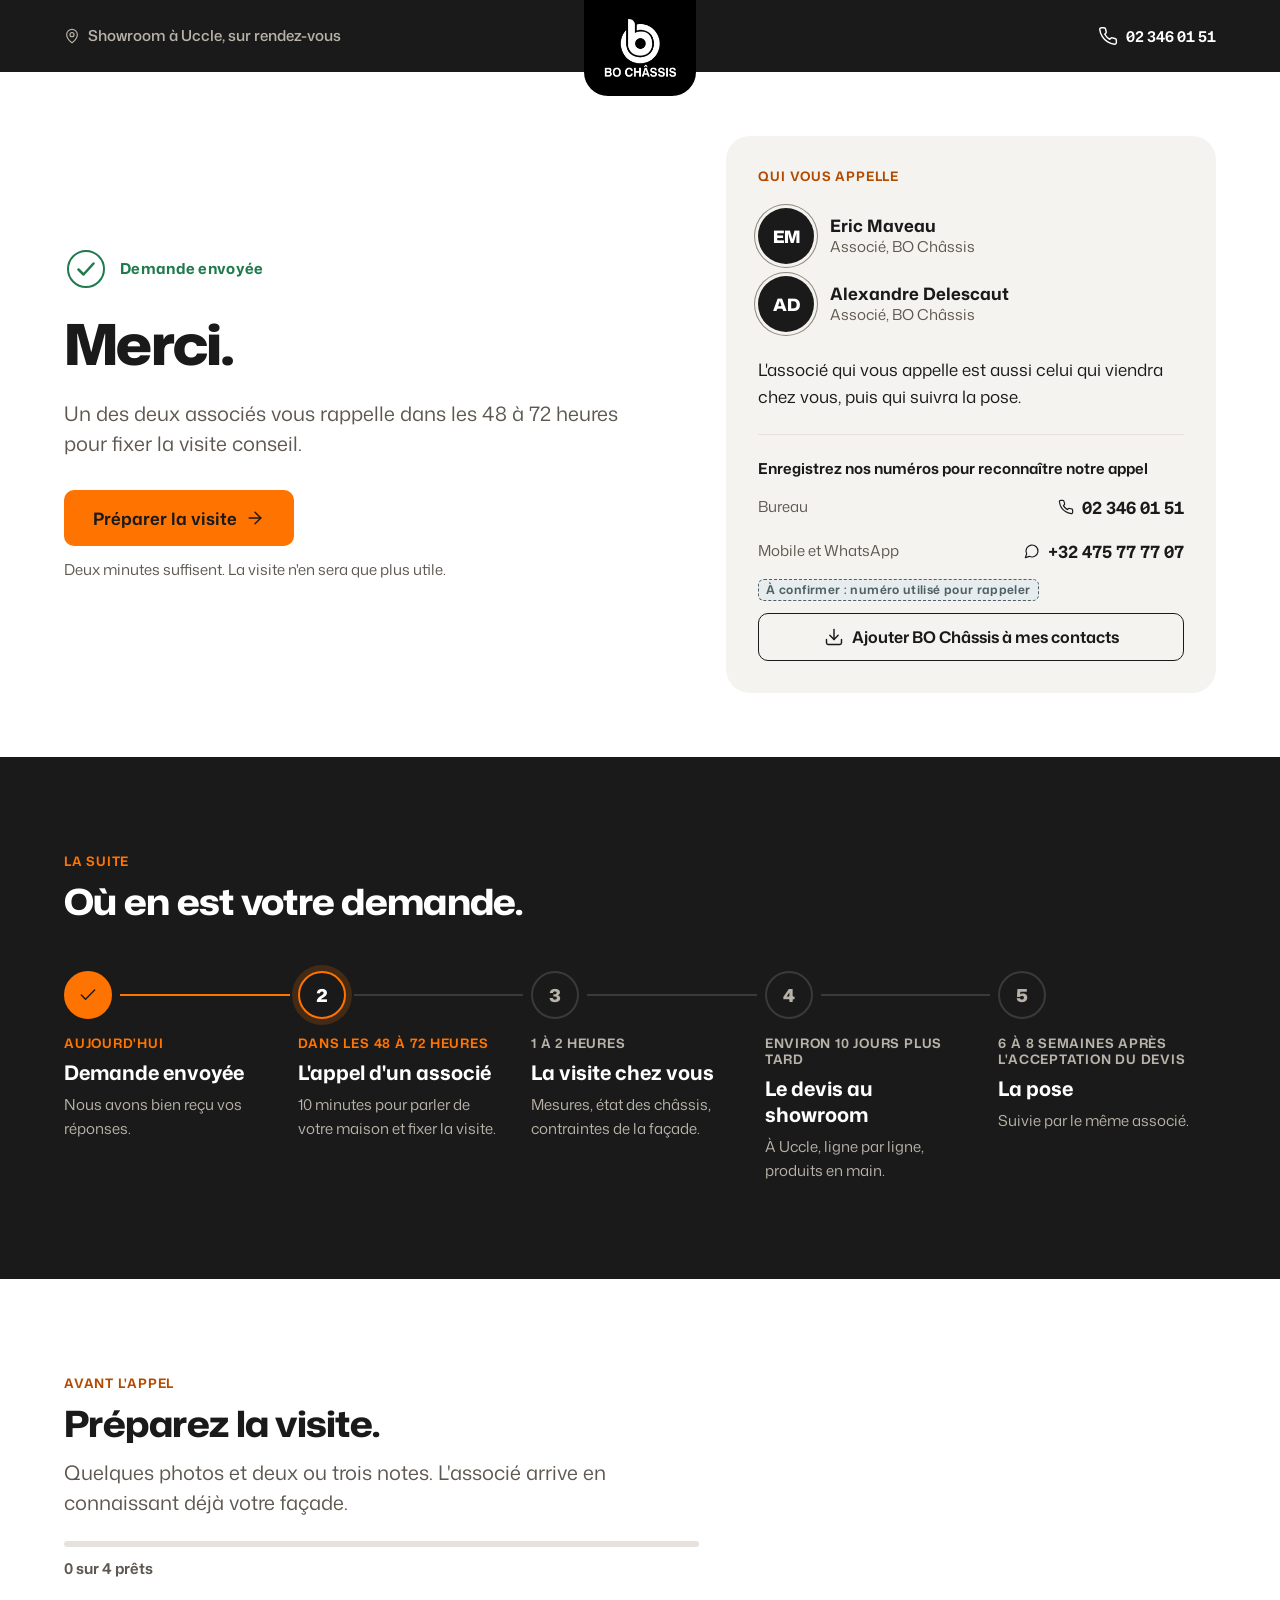
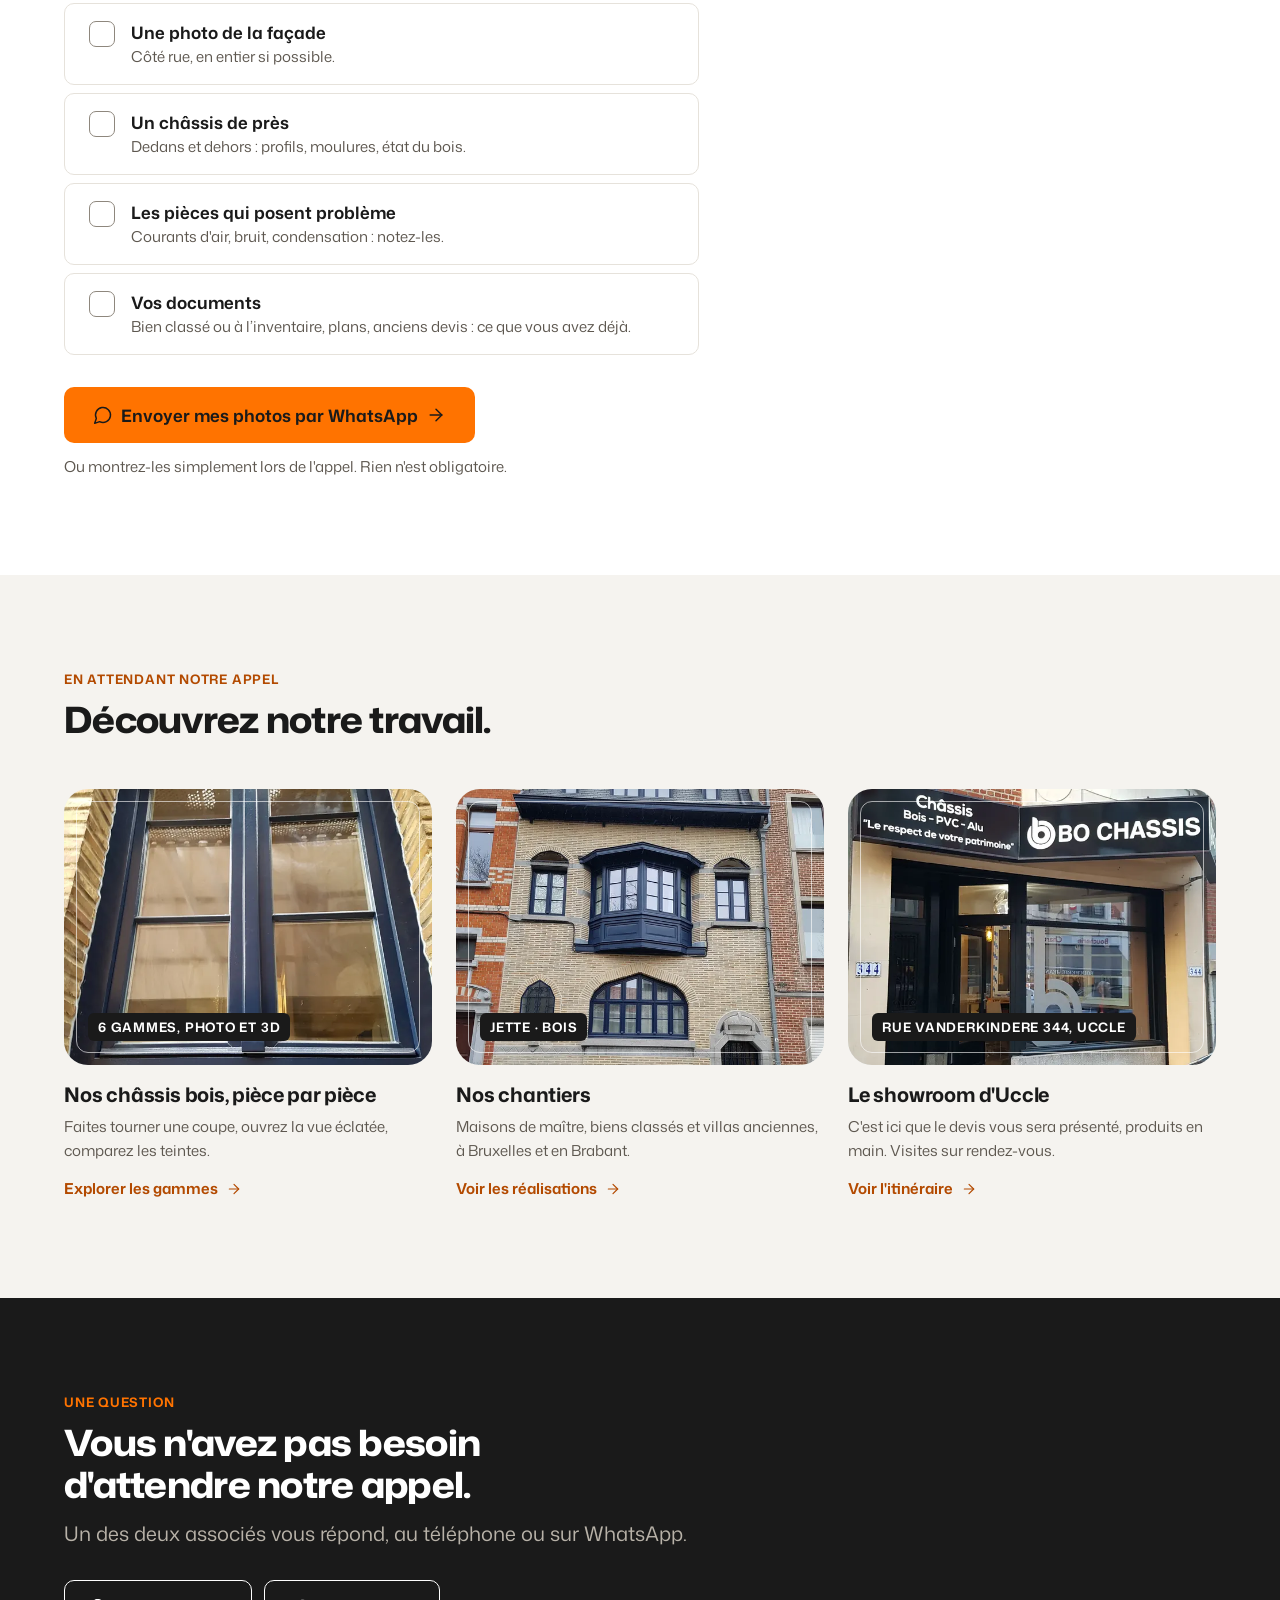
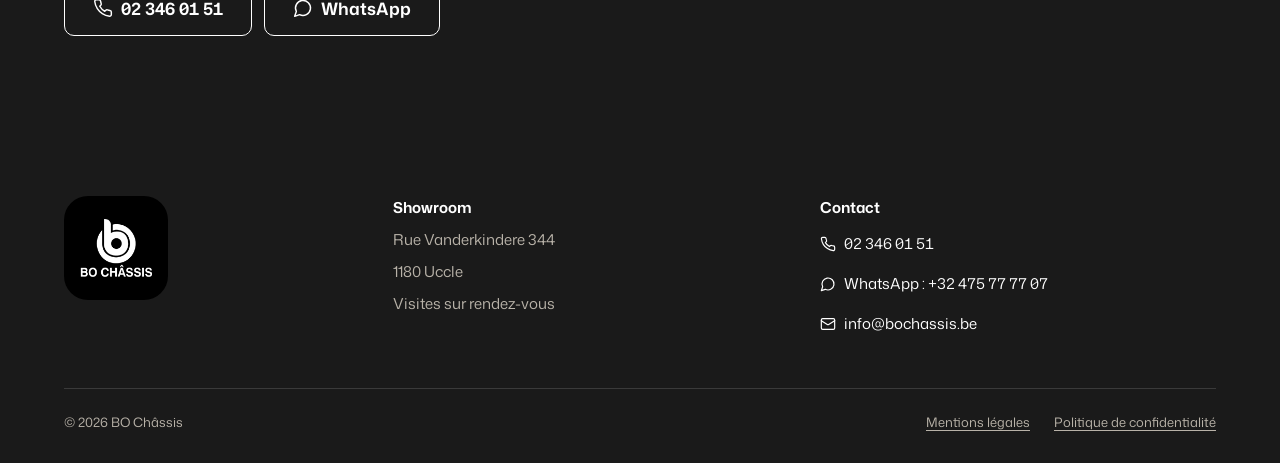
==== merci/index.html @ 50eaf1f2 "Site visit.bochassis.be : pages d'arrivée BO Châssis Pages statiques construites depuis les maquette" ====
<!doctype html>
<html lang="fr-BE">
<head>
<meta charset="utf-8">
<meta name="viewport" content="width=device-width, initial-scale=1">
<title>Merci, votre demande est envoyée | BO Châssis</title>
<meta name="description" content="Votre demande de visite conseil est envoyée. Un des deux associés de BO Châssis vous rappelle pour fixer la visite.">
<meta name="robots" content="noindex, nofollow">
<link rel="canonical" href="https://visit.bochassis.be/merci/">
<meta name="theme-color" content="#1a1a1a">
<meta name="format-detection" content="telephone=no">
<link rel="icon" href="/favicon.png" type="image/png">
<link rel="apple-touch-icon" href="/apple-touch-icon.png">
<link rel="manifest" href="/site.webmanifest">
<meta property="og:type" content="website">
<meta property="og:site_name" content="BO Châssis">
<meta property="og:locale" content="fr_BE">
<meta property="og:title" content="Merci, votre demande est envoyée | BO Châssis">
<meta property="og:description" content="Votre demande de visite conseil est envoyée. Un des deux associés de BO Châssis vous rappelle pour fixer la visite.">
<meta property="og:url" content="https://visit.bochassis.be/merci/">
<meta property="og:image" content="https://visit.bochassis.be/assets/og/chassis-bois.jpg">
<meta property="og:image:type" content="image/jpeg">
<meta property="og:image:width" content="1200">
<meta property="og:image:height" content="630">
<meta property="og:image:alt" content="Façade de maison de maître en briques claires avec ses châssis bois bleu nuit, Jette">
<meta name="twitter:card" content="summary_large_image">
<meta name="twitter:title" content="Merci, votre demande est envoyée | BO Châssis">
<meta name="twitter:description" content="Votre demande de visite conseil est envoyée. Un des deux associés de BO Châssis vous rappelle pour fixer la visite.">
<meta name="twitter:image" content="https://visit.bochassis.be/assets/og/chassis-bois.jpg">
<meta name="twitter:image:alt" content="Façade de maison de maître en briques claires avec ses châssis bois bleu nuit, Jette">
<link rel="preload" href="/assets/fonts/mona-sans-latin.woff2" as="font" type="font/woff2" crossorigin>
<link rel="stylesheet" href="/assets/css/landing.71519cfd19.css">
<script>window.dataLayer=window.dataLayer||[];function gtag(){dataLayer.push(arguments)}gtag('consent','default',{ad_storage:'denied',analytics_storage:'denied',ad_user_data:'denied',ad_personalization:'denied',wait_for_update:500});gtag('set','ads_data_redaction',true);try{var s=JSON.parse(localStorage.getItem('bo_consent')||'null');if(s&&(s.v==='granted'||s.v==='denied')&&Date.now()-s.t<182*864e5){gtag('consent','update',{ad_storage:s.v,analytics_storage:s.v,ad_user_data:s.v,ad_personalization:s.v});window.boConsent=s.v}}catch(e){}</script>
<script>window.BO_CONFIG={"hub":{"origin":"https://app.buildozer.be","siteKey":"site_a008c4fa04e5d09565803c54","formId":"edf987e0-b80b-4dcb-b24f-46a7d6ad303c","cmp":"buildozer-consent"},"gtmId":"GTM-NMVKG7NL","turnstile":"0x4AAAAAAFNXNtDgbqNBKeqH"};</script>
<script async src="https://app.buildozer.be/api/public/kit.js" data-site-key="site_a008c4fa04e5d09565803c54" data-cmp="buildozer-consent"></script>
<script>(function(w,d,s,l,i){w[l]=w[l]||[];w[l].push({'gtm.start':new Date().getTime(),event:'gtm.js'});var f=d.getElementsByTagName(s)[0],j=d.createElement(s),dl=l!='dataLayer'?'&l='+l:'';j.async=true;j.src='https://www.googletagmanager.com/gtm.js?id='+i+dl;f.parentNode.insertBefore(j,f);})(window,document,'script','dataLayer','GTM-NMVKG7NL');</script>
<script type="module" src="/assets/js/merci.0f56f954d8.js"></script>
</head>
<body>
<noscript><iframe src="https://www.googletagmanager.com/ns.html?id=GTM-NMVKG7NL" height="0" width="0" style="display:none;visibility:hidden"></iframe></noscript>
<div id="app"><div class="lp" style="width:100%;min-height:100vh;font-family:'Mona Sans', 'Helvetica Neue', Arial, sans-serif;color:#1a1a1a;background:#ffffff;"><header class="hd"><div class="wrap hd__inner"><p class="hd__note" style="margin:0;"><svg class="ic ic--sm" viewBox="0 0 24 24" aria-hidden="true"><path d="M20 10c0 4.993-5.539 10.193-7.399 11.799a1 1 0 0 1-1.202 0C9.539 20.193 4 14.993 4 10a8 8 0 0 1 16 0"></path><circle cx="12" cy="10" r="3"></circle></svg><span>Showroom à Uccle, sur rendez-vous</span></p><a class="logo-tab" href="/chassis-bois/" aria-label="BO Châssis, retour à la page"><img src="/assets/img/0a56fe7369133a8e666bd60ec28c0fcc.webp" alt="BO Châssis" width="139" height="111" decoding="async"/></a><div class="hd__end"><a class="hd__tel" href="tel:+3223460151" aria-label="Appeler un associé au 02 346 01 51"><svg class="ic ic-ring" viewBox="0 0 24 24" aria-hidden="true"><path d="M22 16.92v3a2 2 0 0 1-2.18 2 19.79 19.79 0 0 1-8.63-3.07 19.5 19.5 0 0 1-6-6 19.79 19.79 0 0 1-3.07-8.67A2 2 0 0 1 4.11 2h3a2 2 0 0 1 2 1.72 12.84 12.84 0 0 0 .7 2.81 2 2 0 0 1-.45 2.11L8.09 9.91a16 16 0 0 0 6 6l1.27-1.27a2 2 0 0 1 2.11-.45 12.84 12.84 0 0 0 2.81.7A2 2 0 0 1 22 16.92z"></path></svg><span class="hd__tel-label">02 346 01 51</span></a></div></div></header><main><section class="ty-hero" aria-labelledby="ty-title"><div class="wrap ty-hero__grid"><div class="ty-hero__copy"><p class="ty-ok" role="status"><svg viewBox="0 0 44 44" aria-hidden="true"><circle class="ty-ok__ring" cx="22" cy="22" r="18"></circle><path class="ty-ok__check" d="M14.5 22.5l5 5 10-11"></path></svg><span>Demande envoyée</span></p><h1 class="display-xl" id="ty-title"><span class="sc-interp">Merci.</span></h1><p class="lead"><span class="sc-interp">Un des deux associés vous rappelle dans les 48 à 72 heures pour fixer la visite conseil.</span></p><div class="ty-hero__actions"><a class="btn btn--primary btn--lg" href="#preparer"><span>Préparer la visite</span><svg class="ic ic-arrow" viewBox="0 0 24 24" aria-hidden="true"><path d="M5 12h14"></path><path d="m12 5 7 7-7 7"></path></svg></a><p class="body-s">Deux minutes suffisent. La visite n'en sera que plus utile.</p></div></div><aside class="ty-caller" aria-labelledby="ty-caller-title"><p class="label eyebrow" id="ty-caller-title" style="margin:0;">Qui vous appelle</p><div class="ty-people"><div class="ty-person"><span class="ty-avatar" aria-hidden="true">EM</span><span class="ty-person__text"><strong>Eric Maveau</strong><span>Associé, BO Châssis</span></span></div><div class="ty-person"><span class="ty-avatar" aria-hidden="true">AD</span><span class="ty-person__text"><strong>Alexandre Delescaut</strong><span>Associé, BO Châssis</span></span></div></div><p class="body" style="margin:0;">L'associé qui vous appelle est aussi celui qui viendra chez vous, puis qui suivra la pose.</p><div class="ty-numbers"><p class="ty-numbers__title">Enregistrez nos numéros pour reconnaître notre appel</p><div class="ty-number"><span>Bureau</span><a href="tel:+3223460151"><svg class="ic ic--sm ic-ring" viewBox="0 0 24 24" aria-hidden="true"><path d="M22 16.92v3a2 2 0 0 1-2.18 2 19.79 19.79 0 0 1-8.63-3.07 19.5 19.5 0 0 1-6-6 19.79 19.79 0 0 1-3.07-8.67A2 2 0 0 1 4.11 2h3a2 2 0 0 1 2 1.72 12.84 12.84 0 0 0 .7 2.81 2 2 0 0 1-.45 2.11L8.09 9.91a16 16 0 0 0 6 6l1.27-1.27a2 2 0 0 1 2.11-.45 12.84 12.84 0 0 0 2.81.7A2 2 0 0 1 22 16.92z"></path></svg>02 346 01 51</a></div><div class="ty-number"><span>Mobile et WhatsApp</span><a href="https://wa.me/32475777707?text=Bonjour%2C%20j%E2%80%99ai%20une%20question%20sur%20ma%20demande%20de%20visite%20conseil." target="_blank" rel="noopener"><svg class="ic ic--sm ic-chat" viewBox="0 0 24 24" aria-hidden="true"><path d="M7.9 20A9 9 0 1 0 4 16.1L2 22Z"></path><g class="ic-chat__dots"><circle cx="8" cy="12" r="1.1"></circle><circle cx="12" cy="12" r="1.1"></circle><circle cx="16" cy="12" r="1.1"></circle></g></svg>+32 475 77 77 07</a></div><span class="tbc" style="align-self:flex-start;">À confirmer : numéro utilisé pour rappeler</span><button class="btn btn--secondary" type="button"><svg class="ic" viewBox="0 0 24 24" aria-hidden="true"><path d="M21 15v4a2 2 0 0 1-2 2H5a2 2 0 0 1-2-2v-4"></path><path d="M7 10l5 5 5-5"></path><path d="M12 15V3"></path></svg><span>Ajouter BO Châssis à mes contacts</span></button></div></aside></div></section><section class="section section--dark" aria-labelledby="ty-steps-title"><div class="wrap"><div class="heading section-head"><span class="label eyebrow">La suite</span><h2 class="h1" id="ty-steps-title">Où en est votre demande.</h2></div><ol class="ty-steps"><li class="ty-step is-done"><span class="ty-step__dot"><svg class="ic" viewBox="0 0 24 24" aria-hidden="true"><path d="M20 6 9 17l-5-5"></path></svg></span><span class="ty-step__line" aria-hidden="true"><span class="ty-step__fill"></span></span><div class="ty-step__body"><span class="ty-step__when">Aujourd'hui</span><h3 class="ty-step__title">Demande envoyée</h3><p class="ty-step__text">Nous avons bien reçu vos réponses.</p></div></li><li class="ty-step is-next"><span class="ty-step__dot">2</span><span class="ty-step__line" aria-hidden="true"><span class="ty-step__fill"></span></span><div class="ty-step__body"><span class="ty-step__when">Dans les 48 à 72 heures</span><h3 class="ty-step__title">L'appel d'un associé</h3><p class="ty-step__text"><span class="sc-interp">10 minutes pour parler de votre maison et fixer la visite.</span></p></div></li><li class="ty-step"><span class="ty-step__dot">3</span><span class="ty-step__line" aria-hidden="true"><span class="ty-step__fill"></span></span><div class="ty-step__body"><span class="ty-step__when"><span class="sc-interp">1 à 2 heures</span></span><h3 class="ty-step__title">La visite chez vous</h3><p class="ty-step__text"><span class="sc-interp">Mesures, état des châssis, contraintes de la façade.</span></p></div></li><li class="ty-step"><span class="ty-step__dot">4</span><span class="ty-step__line" aria-hidden="true"><span class="ty-step__fill"></span></span><div class="ty-step__body"><span class="ty-step__when"><span class="sc-interp">Environ 10 jours plus tard</span></span><h3 class="ty-step__title">Le devis au showroom</h3><p class="ty-step__text"><span class="sc-interp">À Uccle, ligne par ligne, produits en main.</span></p></div></li><li class="ty-step"><span class="ty-step__dot">5</span><div class="ty-step__body"><span class="ty-step__when"><span class="sc-interp">6 à 8 semaines après l'acceptation du devis</span></span><h3 class="ty-step__title">La pose</h3><p class="ty-step__text">Suivie par le même associé.</p></div></li></ol></div></section><section class="section" id="preparer" aria-labelledby="ty-prep-title"><div class="wrap ty-prep-grid"><div class="ty-prep"><div class="heading"><span class="label eyebrow">Avant l'appel</span><h2 class="h1" id="ty-prep-title">Préparez la visite.</h2><p class="lead"><span class="sc-interp">Quelques photos et deux ou trois notes. L'associé arrive en connaissant déjà votre façade.</span></p></div><div class="ty-progress" aria-hidden="true"><span class="ty-progress__bar" style="width:0%;"></span></div><p class="ty-progress__label" aria-live="polite"><span class="sc-interp">0 sur 4 prêts</span></p><div class="ty-checklist" role="group" aria-labelledby="ty-prep-title"><label class="ty-check "><input type="checkbox"/><span class="ty-check__box" aria-hidden="true"><svg viewBox="0 0 24 24"><path d="M20 6 9 17l-5-5"></path></svg></span><span class="ty-check__text"><strong><span class="sc-interp">Une photo de la façade</span></strong><span><span class="sc-interp">Côté rue, en entier si possible.</span></span></span></label><label class="ty-check "><input type="checkbox"/><span class="ty-check__box" aria-hidden="true"><svg viewBox="0 0 24 24"><path d="M20 6 9 17l-5-5"></path></svg></span><span class="ty-check__text"><strong><span class="sc-interp">Un châssis de près</span></strong><span><span class="sc-interp">Dedans et dehors : profils, moulures, état du bois.</span></span></span></label><label class="ty-check "><input type="checkbox"/><span class="ty-check__box" aria-hidden="true"><svg viewBox="0 0 24 24"><path d="M20 6 9 17l-5-5"></path></svg></span><span class="ty-check__text"><strong><span class="sc-interp">Les pièces qui posent problème</span></strong><span><span class="sc-interp">Courants d'air, bruit, condensation : notez-les.</span></span></span></label><label class="ty-check "><input type="checkbox"/><span class="ty-check__box" aria-hidden="true"><svg viewBox="0 0 24 24"><path d="M20 6 9 17l-5-5"></path></svg></span><span class="ty-check__text"><strong><span class="sc-interp">Vos documents</span></strong><span><span class="sc-interp">Bien classé ou à l’inventaire, plans, anciens devis : ce que vous avez déjà.</span></span></span></label></div><div class="ty-send"><a class="btn btn--primary btn--lg" href="https://wa.me/32475777707?text=Bonjour%2C%20je%20viens%20de%20demander%20une%20visite%20conseil.%20Voici%20des%20photos%20de%20ma%20fa%C3%A7ade%20et%20de%20mes%20ch%C3%A2ssis." target="_blank" rel="noopener"><svg class="ic ic-chat" viewBox="0 0 24 24" aria-hidden="true"><path d="M7.9 20A9 9 0 1 0 4 16.1L2 22Z"></path><g class="ic-chat__dots"><circle cx="8" cy="12" r="1.1"></circle><circle cx="12" cy="12" r="1.1"></circle><circle cx="16" cy="12" r="1.1"></circle></g></svg><span>Envoyer mes photos par WhatsApp</span><svg class="ic ic-arrow" viewBox="0 0 24 24" aria-hidden="true"><path d="M5 12h14"></path><path d="m12 5 7 7-7 7"></path></svg></a><p class="body-s">Ou montrez-les simplement lors de l'appel. Rien n'est obligatoire.</p></div></div></div></section><section class="section section--alt" aria-labelledby="ty-wait-title"><div class="wrap"><div class="heading section-head"><span class="label eyebrow">En attendant notre appel</span><h2 class="h1" id="ty-wait-title">Découvrez notre travail.</h2></div><div class="ty-cards"><a class="ty-card" href="/chassis-bois/#gammes"><figure class="frame"><img src="/assets/img/f6ec9d50facc6e007887191cdbbf70d5.webp" alt="Châssis bois bleu nuit à petits bois sur appui en pierre bleue, briques claires, Jette" width="768" height="1024" loading="lazy" sizes="(max-width: 640px) 100vw, (max-width: 1023px) 50vw, 400px" srcset="/assets/img/f6ec9d50facc6e007887191cdbbf70d5-640w.webp 640w, /assets/img/f6ec9d50facc6e007887191cdbbf70d5-1024w.webp 1024w, /assets/img/f6ec9d50facc6e007887191cdbbf70d5.webp 1600w" decoding="async"/><span class="frame__tag"><span class="sc-interp">6 gammes, photo et 3D</span></span></figure><span class="ty-card__body"><span class="card__title"><span class="sc-interp">Nos châssis bois, pièce par pièce</span></span><span class="card__text"><span class="sc-interp">Faites tourner une coupe, ouvrez la vue éclatée, comparez les teintes.</span></span><span class="ty-card__more"><span class="sc-interp">Explorer les gammes</span><svg class="ic ic--sm ic-arrow" viewBox="0 0 24 24" aria-hidden="true"><path d="M5 12h14"></path><path d="m12 5 7 7-7 7"></path></svg></span></span></a><a class="ty-card" href="/chassis-bois/#realisations"><figure class="frame"><img src="/assets/img/509334d98a0ed20540889fd169bc0f65.webp" alt="Façade de maison de maître en briques claires avec oriel et fenêtre cintrée, châssis bois bleu nuit, Jette" width="768" height="1024" loading="lazy" sizes="(max-width: 640px) 100vw, (max-width: 1023px) 50vw, 400px" srcset="/assets/img/509334d98a0ed20540889fd169bc0f65-640w.webp 640w, /assets/img/509334d98a0ed20540889fd169bc0f65-1024w.webp 1024w, /assets/img/509334d98a0ed20540889fd169bc0f65.webp 1600w" decoding="async"/><span class="frame__tag"><span class="sc-interp">Jette · Bois</span></span></figure><span class="ty-card__body"><span class="card__title"><span class="sc-interp">Nos chantiers</span></span><span class="card__text"><span class="sc-interp">Maisons de maître, biens classés et villas anciennes, à Bruxelles et en Brabant.</span></span><span class="ty-card__more"><span class="sc-interp">Voir les réalisations</span><svg class="ic ic--sm ic-arrow" viewBox="0 0 24 24" aria-hidden="true"><path d="M5 12h14"></path><path d="m12 5 7 7-7 7"></path></svg></span></span></a><a class="ty-card ty-card--showroom" href="https://www.google.com/maps/dir/?api=1&amp;destination=Rue%20Vanderkindere%20344%2C%201180%20Uccle" target="_blank" rel="noopener"><figure class="frame"><img src="/assets/img/de197be1b0e6cf4413609bebb434febb.webp" alt="Vitrine du showroom BO Châssis, rue Vanderkindere à Uccle" width="2400" height="1800" loading="lazy" sizes="(max-width: 640px) 100vw, (max-width: 1023px) 50vw, 400px" srcset="/assets/img/de197be1b0e6cf4413609bebb434febb-640w.webp 640w, /assets/img/de197be1b0e6cf4413609bebb434febb-1024w.webp 1024w, /assets/img/de197be1b0e6cf4413609bebb434febb.webp 1600w" decoding="async"/><span class="frame__tag">Rue Vanderkindere 344, Uccle</span></figure><span class="ty-card__body"><span class="card__title">Le showroom d'Uccle</span><span class="card__text">C'est ici que le devis vous sera présenté, produits en main. Visites sur rendez-vous.</span><span class="ty-card__more">Voir l'itinéraire<svg class="ic ic--sm ic-arrow" viewBox="0 0 24 24" aria-hidden="true"><path d="M5 12h14"></path><path d="m12 5 7 7-7 7"></path></svg></span></span></a></div><div class="swipe-dots" data-dots-for="ty-cards" aria-hidden="true"></div></div></section><section class="section section--dark" aria-labelledby="ty-q-title"><div class="wrap ty-question"><div class="heading"><span class="label eyebrow">Une question</span><h2 class="h1" id="ty-q-title">Vous n'avez pas besoin d'attendre notre appel.</h2><p class="lead">Un des deux associés vous répond, au téléphone ou sur WhatsApp.</p></div><div class="aside-contact__row"><a class="btn btn--on-dark btn--lg" href="tel:+3223460151"><svg class="ic ic-ring" viewBox="0 0 24 24" aria-hidden="true"><path d="M22 16.92v3a2 2 0 0 1-2.18 2 19.79 19.79 0 0 1-8.63-3.07 19.5 19.5 0 0 1-6-6 19.79 19.79 0 0 1-3.07-8.67A2 2 0 0 1 4.11 2h3a2 2 0 0 1 2 1.72 12.84 12.84 0 0 0 .7 2.81 2 2 0 0 1-.45 2.11L8.09 9.91a16 16 0 0 0 6 6l1.27-1.27a2 2 0 0 1 2.11-.45 12.84 12.84 0 0 0 2.81.7A2 2 0 0 1 22 16.92z"></path></svg><span class="tnum">02 346 01 51</span></a><a class="btn btn--on-dark btn--lg" href="https://wa.me/32475777707?text=Bonjour%2C%20j%E2%80%99ai%20une%20question%20sur%20ma%20demande%20de%20visite%20conseil." target="_blank" rel="noopener"><svg class="ic ic-chat" viewBox="0 0 24 24" aria-hidden="true"><path d="M7.9 20A9 9 0 1 0 4 16.1L2 22Z"></path><g class="ic-chat__dots"><circle cx="8" cy="12" r="1.1"></circle><circle cx="12" cy="12" r="1.1"></circle><circle cx="16" cy="12" r="1.1"></circle></g></svg><span>WhatsApp</span></a></div></div></section></main><footer class="ft"><div class="wrap"><div class="ft__grid"><div><div class="ft__logo"><img src="/assets/img/0a56fe7369133a8e666bd60ec28c0fcc.webp" alt="BO Châssis" width="139" height="111" loading="lazy" decoding="async"/></div></div><div class="ft__col"><strong>Showroom</strong><span>Rue Vanderkindere 344</span><span>1180 Uccle</span><span>Visites sur rendez-vous</span></div><div class="ft__col ft__contact"><strong>Contact</strong><a href="tel:+3223460151"><svg class="ic ic--sm ic-ring" viewBox="0 0 24 24" aria-hidden="true"><path d="M22 16.92v3a2 2 0 0 1-2.18 2 19.79 19.79 0 0 1-8.63-3.07 19.5 19.5 0 0 1-6-6 19.79 19.79 0 0 1-3.07-8.67A2 2 0 0 1 4.11 2h3a2 2 0 0 1 2 1.72 12.84 12.84 0 0 0 .7 2.81 2 2 0 0 1-.45 2.11L8.09 9.91a16 16 0 0 0 6 6l1.27-1.27a2 2 0 0 1 2.11-.45 12.84 12.84 0 0 0 2.81.7A2 2 0 0 1 22 16.92z"></path></svg><span class="tnum">02 346 01 51</span></a><a href="https://wa.me/32475777707?text=Bonjour%2C%20j%E2%80%99ai%20une%20question%20sur%20ma%20demande%20de%20visite%20conseil." target="_blank" rel="noopener"><svg class="ic ic--sm ic-chat" viewBox="0 0 24 24" aria-hidden="true"><path d="M7.9 20A9 9 0 1 0 4 16.1L2 22Z"></path><g class="ic-chat__dots"><circle cx="8" cy="12" r="1.1"></circle><circle cx="12" cy="12" r="1.1"></circle><circle cx="16" cy="12" r="1.1"></circle></g></svg><span class="tnum">WhatsApp : +32 475 77 77 07</span></a><a href="mailto:info@bochassis.be"><svg class="ic ic--sm" viewBox="0 0 24 24" aria-hidden="true"><rect width="20" height="16" x="2" y="4" rx="2"></rect><path d="m22 7-8.97 5.7a1.94 1.94 0 0 1-2.06 0L2 7"></path></svg><span>info@bochassis.be</span></a></div></div><div class="ft__bottom"><span>© 2026 BO Châssis</span><div class="ft__legal"><a href="https://bochassis.be/mentions-legales/">Mentions légales</a><a href="https://bochassis.be/politique-de-confidentialite/">Politique de confidentialité</a></div></div></div></footer></div></div>
</body>
</html>
---- assets/css/landing.71519cfd19.css ----
@font-face{font-family:Mona Sans;font-style:normal;font-display:swap;font-weight:200 900;font-stretch:75% 125%;src:url(/assets/fonts/mona-sans-latin-ext.woff2) format("woff2-variations"),url(/assets/fonts/mona-sans-latin-ext.woff2) format("woff2");unicode-range:U+0100-02BA,U+02BD-02C5,U+02C7-02CC,U+02CE-02D7,U+02DD-02FF,U+0304,U+0308,U+0329,U+1D00-1DBF,U+1E00-1E9F,U+1EF2-1EFF,U+2020,U+20A0-20AB,U+20AD-20C0,U+2113,U+2C60-2C7F,U+A720-A7FF}@font-face{font-family:Mona Sans;font-style:normal;font-display:swap;font-weight:200 900;font-stretch:75% 125%;src:url(/assets/fonts/mona-sans-latin.woff2) format("woff2-variations"),url(/assets/fonts/mona-sans-latin.woff2) format("woff2");unicode-range:U+0000-00FF,U+0131,U+0152-0153,U+02BB-02BC,U+02C6,U+02DA,U+02DC,U+0304,U+0308,U+0329,U+2000-206F,U+20AC,U+2122,U+2191,U+2193,U+2212,U+2215,U+FEFF,U+FFFD}:root{--surface: #ffffff;--surface-alt: #f5f3ef;--line: #e6e2db;--line-strong: #8e877d;--ink: #1a1a1a;--ink-muted: #5e5850;--charbon: #1a1a1a;--charbon-raised: #262626;--on-charbon: #ffffff;--on-charbon-muted: #b8b2a8;--line-on-charbon: #3a3a3a;--noir: #000000;--orange: #ff7300;--orange-hover: #e86700;--on-orange: #1a1a1a;--orange-ink: #b34a00;--orange-soft: #ffeedf;--pierre: #4c6066;--on-pierre: #ffffff;--pierre-soft: #e7ecee;--success: #1f7a4d;--danger: #b42318;--cadre: #ffffff99;--font-sans: "Mona Sans", "Helvetica Neue", Arial, sans-serif;--space-1: 4px;--space-2: 8px;--space-3: 12px;--space-4: 16px;--space-5: 24px;--space-6: 32px;--space-7: 48px;--space-8: 64px;--space-9: 96px;--radius-sm: 6px;--radius-md: 10px;--radius-lg: 24px;--radius-full: 9999px;--shadow-sm: 0 1px 2px #1a1a1a0f, 0 2px 8px #1a1a1a0f;--shadow-lg: 0 8px 32px #1a1a1a29;--focus-ring: 0 0 0 2px #ffffff, 0 0 0 4px #b34a00;--container: 1200px;--header-height: 72px;--tap-target: 48px;--ease: cubic-bezier(.2, .7, .2, 1);--gutter: clamp(16px, 5vw, 64px)}@property --pos{syntax: "<percentage>"; inherits: true; initial-value: 50%;}html{scroll-behavior:smooth;scroll-padding-top:104px}body{margin:0;background:var(--surface);color:var(--ink);font-family:var(--font-sans);font-size:17px;line-height:27px;-webkit-font-smoothing:antialiased;text-rendering:optimizeLegibility}img{max-width:100%}.lp{width:100%;min-height:100vh;overflow-x:clip;background:var(--surface);color:var(--ink);font-family:var(--font-sans)}.wrap{width:min(100% - 2 * var(--gutter),var(--container));margin-inline:auto}.section{padding-block:var(--space-9)}.section--alt{background:var(--surface-alt)}.section--dark{background:var(--charbon);color:var(--on-charbon)}.sr-only{position:absolute;width:1px;height:1px;padding:0;margin:-1px;overflow:hidden;clip:rect(0 0 0 0);white-space:nowrap;border:0}.display-xl,.display-l,.h1,.h2,.h3{margin:0;text-wrap:balance}.display-xl{font-size:clamp(40px,4.45vw,64px);line-height:1.02;font-weight:800;letter-spacing:-.03em;font-stretch:112.5%}.display-l{font-size:48px;line-height:52px;font-weight:800;letter-spacing:-.025em;font-stretch:112.5%}.h1{font-size:36px;line-height:42px;font-weight:750;letter-spacing:-.02em;font-stretch:112.5%}.h2{font-size:28px;line-height:34px;font-weight:700;letter-spacing:-.015em}.h3{font-size:20px;line-height:26px;font-weight:700;letter-spacing:-.01em}.lead{margin:0;font-size:20px;line-height:30px;color:var(--ink-muted);text-wrap:pretty}.body{margin:0;font-size:17px;line-height:27px;text-wrap:pretty}.body-s{margin:0;font-size:15px;line-height:24px;color:var(--ink-muted);text-wrap:pretty}.label{font-size:13px;line-height:16px;font-weight:650;letter-spacing:.06em;text-transform:uppercase}.caption{font-size:13px;line-height:18px;font-weight:500;color:var(--ink-muted)}.eyebrow{color:var(--orange-ink)}.section--dark .eyebrow{color:var(--orange)}.section--dark .lead,.section--dark .body-s{color:var(--on-charbon-muted)}.muted{color:var(--ink-muted)}.tnum{font-variant-numeric:tabular-nums}.heading{display:flex;flex-direction:column;gap:var(--space-3);max-width:760px}.heading--center{margin-inline:auto;text-align:center;align-items:center}.section-head{margin-bottom:var(--space-7)}.tbc{display:inline-flex;align-items:center;gap:4px;font-family:var(--font-sans);font-size:12px;line-height:16px;font-weight:650;letter-spacing:.03em;font-stretch:100%;text-transform:none;color:var(--pierre);background:var(--pierre-soft);border:1px dashed var(--pierre);border-radius:var(--radius-sm);padding:2px 7px;vertical-align:middle;white-space:nowrap}.section--dark .tbc,.tbc--dark{color:#dfe7ea;background:#26353a;border-color:#8fa3a9}.ic{width:20px;height:20px;flex:none;fill:none;stroke:currentColor;stroke-width:1.75;stroke-linecap:round;stroke-linejoin:round}.ic--sm{width:16px;height:16px}.ic--lg{width:28px;height:28px}.btn{font:inherit;font-family:var(--font-sans);font-size:16px;line-height:20px;font-weight:650;display:inline-flex;align-items:center;justify-content:center;gap:var(--space-2);min-height:var(--tap-target);padding:0 var(--space-5);border-radius:var(--radius-md);border:1.5px solid transparent;text-decoration:none;cursor:pointer;white-space:nowrap;box-sizing:border-box;transition:background-color .15s ease,border-color .15s ease,color .15s ease,transform .15s ease}.btn:active{transform:translateY(1px)}.btn--primary{background:var(--orange);color:var(--on-orange)}.btn--primary:hover{background:var(--orange-hover)}.btn--secondary{background:transparent;color:var(--ink);border-color:var(--ink)}.btn--secondary:hover{background:var(--ink);color:var(--surface)}.btn--on-dark{background:transparent;color:var(--on-charbon);border-color:var(--on-charbon)}.btn--on-dark:hover{background:var(--on-charbon);color:var(--charbon)}.btn--sm{min-height:40px;padding:0 var(--space-4);font-size:15px}.btn--lg{min-height:56px;padding:0 28px;font-size:17px}.btn--block{width:100%}.btn .ic-arrow,.bo-cta .ic-arrow,.qs__tile .ic-arrow{transition:transform .2s var(--ease)}.btn:hover .ic-arrow,.bo-cta:hover .ic-arrow,.qs__tile:hover .ic-arrow{transform:translate(4px)}@keyframes ring-now{0%,to{transform:rotate(0)}20%,60%{transform:rotate(-14deg)}40%,80%{transform:rotate(14deg)}}.ic-ring{transform-origin:50% 50%}a:hover .ic-ring,a:focus-visible .ic-ring{animation:ring-now .6s var(--ease) 2}.ic-chat{transform-origin:15% 90%;overflow:visible}.ic-chat__dots circle{fill:currentColor;stroke:none;opacity:0;transform-box:fill-box;transform-origin:center}a:hover .ic-chat,a:focus-visible .ic-chat{animation:chat-pop .55s var(--ease)}a:hover .ic-chat__dots circle,a:focus-visible .ic-chat__dots circle{animation:chat-type .8s ease-in-out 2 both}a:hover .ic-chat__dots circle:nth-child(2),a:focus-visible .ic-chat__dots circle:nth-child(2){animation-delay:.12s}a:hover .ic-chat__dots circle:nth-child(3),a:focus-visible .ic-chat__dots circle:nth-child(3){animation-delay:.24s}@keyframes chat-pop{0%,to{transform:none}35%{transform:scale(1.16) rotate(-10deg)}65%{transform:scale(.97) rotate(4deg)}}@keyframes chat-type{0%,to{opacity:0;transform:translateY(0)}30%{opacity:1;transform:translateY(-2.5px)}60%{opacity:1;transform:translateY(0)}}.link--tel{display:inline-flex;align-items:center;gap:6px;vertical-align:bottom}.link{font-weight:650;color:var(--orange-ink);text-decoration:underline;text-underline-offset:4px;text-decoration-thickness:1.5px;border-radius:2px;transition:color .15s ease}.link:hover{color:var(--ink)}.section--dark .link,.link--on-dark{color:var(--orange)}.section--dark .link:hover,.link--on-dark:hover{color:var(--on-charbon)}.btn:focus-visible,.link:focus-visible,.choice:focus-within,.input:focus-visible,.faq summary:focus-visible,.ba input:focus-visible+.ba__handle,.drop:focus-within,.check:focus-within,.hd a:focus-visible,.ft a:focus-visible,.cbar a:focus-visible,.play:focus-visible{outline:2px solid transparent;box-shadow:var(--focus-ring)}.hd{position:sticky;top:0;z-index:50;height:var(--header-height);background:var(--charbon);color:var(--on-charbon)}.hd__inner{position:relative;height:100%;display:flex;align-items:center;justify-content:space-between;gap:var(--space-5)}.hd__note{display:inline-flex;align-items:center;gap:var(--space-2);font-size:15px;line-height:20px;font-weight:550;color:var(--on-charbon-muted)}.hd__end{display:flex;align-items:center;gap:var(--space-5)}.hd__tel{display:inline-flex;align-items:center;gap:var(--space-2);min-height:44px;color:var(--on-charbon);text-decoration:none;font-size:15px;font-weight:650;font-variant-numeric:tabular-nums;border-radius:var(--radius-md);transition:color .15s ease}.hd__tel:hover{color:var(--orange)}.logo-tab{position:absolute;left:50%;top:0;transform:translate(-50%);width:112px;height:96px;background:var(--noir);border-radius:0 0 var(--radius-lg) var(--radius-lg);display:flex;align-items:center;justify-content:center;z-index:2}.logo-tab img{width:72px;height:auto;display:block}.hero{padding-top:56px;padding-bottom:var(--space-8)}.hero__grid{display:grid;grid-template-columns:minmax(0,1.15fr) minmax(0,.85fr);gap:var(--space-8);align-items:stretch}.hero__copy{display:flex;flex-direction:column;justify-content:center;gap:var(--space-5);min-width:0}.hero .display-xl{font-size:clamp(38px,min(4.2vw,6.6vh),60px);line-height:1.04}.hero .lead{font-size:clamp(17px,2.4vh,20px);line-height:1.5;max-width:34em}.hero__actions{display:flex;flex-direction:column;gap:var(--space-3);margin-top:var(--space-1)}.hero__cta-row{display:flex;flex-wrap:wrap;align-items:center;gap:var(--space-3) var(--space-5)}.hero__or{margin:0;font-size:16px;line-height:24px;color:var(--ink-muted)}.hero__visual{position:relative;min-width:0;display:flex}.hero__visual .frame{flex:1 1 auto;width:100%;height:auto;min-height:400px;aspect-ratio:auto}.hero__caption{margin-top:var(--space-3);display:flex;flex-wrap:wrap;gap:var(--space-2);align-items:center}.proof{margin:var(--space-2) 0 0;display:grid;grid-template-columns:repeat(4,minmax(0,1fr));gap:var(--space-4);padding:var(--space-4) 0 0;border-top:1px solid var(--line)}.proof__item{display:flex;flex-direction:column;gap:var(--space-1);min-width:0}.proof__value{font-size:clamp(20px,1.75vw,26px);line-height:1.15;font-weight:800;font-stretch:112.5%;letter-spacing:-.02em;font-variant-numeric:tabular-nums;white-space:nowrap}.proof__star{color:var(--orange-ink)}.proof__label{display:flex;flex-wrap:wrap;align-items:center;gap:6px;font-size:14px;line-height:18px;color:var(--ink-muted)}@media (min-width: 900px) and (max-height: 780px){.hero{padding-top:40px;padding-bottom:var(--space-7)}.hero__copy{gap:var(--space-4)}.hero__copy>.eyebrow{display:none}.hero__visual .frame{min-height:340px}}.frame{position:relative;border-radius:var(--radius-lg);overflow:clip;background:var(--pierre-soft);aspect-ratio:4 / 3;margin:0}.frame--45{aspect-ratio:4 / 5}.frame--32{aspect-ratio:3 / 2}.frame>img{position:absolute;inset:0;width:100%;height:100%;object-fit:cover;display:block;transition:transform .45s var(--ease)}.frame>picture{position:absolute;inset:0;display:block}.frame>picture>img{width:100%;height:100%;object-fit:cover;display:block;transition:transform .45s var(--ease)}.frame:after{content:"";position:absolute;inset:var(--space-3);border:1px solid var(--cadre);border-radius:calc(var(--radius-lg) - var(--space-3));pointer-events:none;z-index:2}.frame__tag{position:absolute;left:var(--space-5);bottom:var(--space-5);z-index:3;background:var(--charbon);color:var(--on-charbon);font-size:13px;line-height:16px;font-weight:650;letter-spacing:.06em;text-transform:uppercase;padding:6px 10px;border-radius:var(--radius-sm)}.frame--ph{display:flex;align-items:center;justify-content:center;text-align:center}.frame__ph{position:relative;z-index:3;display:flex;flex-direction:column;align-items:center;gap:var(--space-4);padding:var(--space-6);color:var(--ink-muted);font-size:15px;line-height:22px;max-width:360px}.bars{position:absolute;inset:var(--space-3);z-index:1;pointer-events:none;border-radius:calc(var(--radius-lg) - var(--space-3))}.bars:before,.bars:after{content:"";position:absolute;background:#ffffffb3;box-shadow:0 0 0 1px #1a1a1a14}.bars:before{left:calc(50% - 1.5px);top:0;bottom:0;width:3px}.bars:after{top:36%;left:0;right:0;height:3px}.ba{position:relative;border-radius:var(--radius-lg);overflow:clip;aspect-ratio:4 / 5;width:100%;background:var(--pierre-soft);--pos: 50%}.ba__img{position:absolute;inset:0;width:100%;height:100%;object-fit:cover;display:block}.ba__after{position:absolute;inset:0;clip-path:inset(0 0 0 var(--pos))}.ba__label{position:absolute;top:var(--space-4);z-index:3;background:var(--charbon);color:var(--on-charbon);font-size:13px;line-height:16px;font-weight:650;letter-spacing:.06em;text-transform:uppercase;padding:6px 10px;border-radius:var(--radius-sm)}.ba__label--before{left:var(--space-4)}.ba__label--after{right:var(--space-4)}.ba__handle{position:absolute;top:0;bottom:0;left:var(--pos);width:2px;margin-left:-1px;background:var(--surface);z-index:3;pointer-events:none}.ba__knob{position:absolute;top:50%;left:50%;width:48px;height:48px;margin:-24px 0 0 -24px;border-radius:var(--radius-full);background:var(--surface);color:var(--ink);box-shadow:var(--shadow-lg);display:flex;align-items:center;justify-content:center}.ba input{position:absolute;inset:0;width:100%;height:100%;margin:0;opacity:0;cursor:ew-resize;z-index:4;touch-action:pan-y}.ba:after{content:"";position:absolute;inset:var(--space-3);border:1px solid var(--cadre);border-radius:calc(var(--radius-lg) - var(--space-3));pointer-events:none;z-index:2}.ba-layout{display:grid;grid-template-columns:minmax(0,7fr) minmax(0,5fr);gap:var(--space-8);align-items:center}.ba-copy{display:flex;flex-direction:column;gap:var(--space-4)}.cards{display:grid;grid-template-columns:repeat(3,minmax(0,1fr));gap:var(--space-7) var(--space-5)}.card{display:flex;flex-direction:column;gap:var(--space-3);min-width:0}.card:hover .frame>img{transform:scale(1.035)}.card__meta{display:flex;flex-wrap:wrap;align-items:center;gap:6px;font-size:13px;line-height:16px;font-weight:650;letter-spacing:.06em;text-transform:uppercase;color:var(--ink-muted)}.card__title{margin:0;font-size:20px;line-height:26px;font-weight:700;letter-spacing:-.01em}.card__text{margin:0;font-size:15px;line-height:24px;color:var(--ink-muted)}.subhead{display:flex;align-items:end;justify-content:space-between;gap:var(--space-5);margin:var(--space-9) 0 var(--space-6);padding-top:var(--space-6);border-top:1px solid var(--line)}.pains{display:grid;grid-template-columns:repeat(3,minmax(0,1fr));gap:var(--space-5);margin-top:var(--space-7)}.pain{display:flex;flex-direction:column;gap:var(--space-4);padding-top:var(--space-5);border-top:1px solid var(--line-on-charbon)}.pain__num{font-size:13px;line-height:16px;font-weight:650;letter-spacing:.06em;color:var(--orange);font-variant-numeric:tabular-nums}.pain__text{margin:0;font-size:22px;line-height:30px;font-weight:650;letter-spacing:-.01em;text-wrap:balance}.pillars{display:grid;grid-template-columns:repeat(3,minmax(0,1fr));gap:var(--space-5)}.pillar{display:flex;flex-direction:column;gap:var(--space-4);min-width:0}.pillar:hover .frame>img{transform:scale(1.035)}.pillar__head{display:flex;flex-direction:column;gap:var(--space-2);margin-top:var(--space-2)}.pillar__num{font-size:13px;line-height:16px;font-weight:650;letter-spacing:.06em;color:var(--orange-ink);font-variant-numeric:tabular-nums}.cta-row{margin-top:var(--space-8);display:flex;flex-wrap:wrap;align-items:center;justify-content:center;gap:var(--space-4) var(--space-5)}.cta-row__or{color:var(--ink-muted)}.split{display:grid;grid-template-columns:minmax(0,1fr) minmax(0,1fr);gap:var(--space-8);align-items:center}.split--5-7{grid-template-columns:minmax(0,5fr) minmax(0,7fr)}.split--top{align-items:start}.stack{display:flex;flex-direction:column;gap:var(--space-5)}.checks{list-style:none;margin:0;padding:0;display:flex;flex-direction:column;border-top:1px solid var(--line)}.checks li{display:flex;gap:var(--space-3);align-items:flex-start;padding:var(--space-3) 0;border-bottom:1px solid var(--line)}.checks .ic{color:var(--pierre);margin-top:4px}.prime{background:var(--pierre-soft);border-radius:var(--radius-lg);padding:var(--space-6);display:flex;flex-direction:column;gap:var(--space-5)}.prime__head{display:flex;flex-wrap:wrap;align-items:center;justify-content:space-between;gap:var(--space-3)}.badge{display:inline-flex;align-items:center;font-size:13px;line-height:16px;font-weight:650;padding:4px 10px;border-radius:var(--radius-full);background:var(--pierre);color:var(--on-pierre)}.prime__list{margin:0;display:grid;grid-template-columns:190px minmax(0,1fr);gap:0 var(--space-5)}.prime__list dt,.prime__list dd{padding:var(--space-4) 0;border-top:1px solid #c9d3d6}.prime__list dt{font-weight:700;color:var(--pierre)}.prime__list dd{margin:0;color:var(--ink)}.prime__foot{margin:0;font-size:15px;line-height:24px;color:var(--ink-muted);display:flex;flex-wrap:wrap;gap:6px;align-items:center}.steps{position:relative;view-timeline:--steps block}.steps__list{list-style:none;margin:0;padding:0;display:grid;grid-template-columns:repeat(4,minmax(0,1fr));gap:var(--space-5)}.thread{position:absolute;left:24px;right:calc(25% - 42px);top:23px;height:2px;background:var(--line-on-charbon)}.thread__fill{position:absolute;inset:0;background:var(--orange);transform-origin:left center}.step{position:relative;display:flex;flex-direction:column;gap:var(--space-4);padding-right:var(--space-4)}.step__num{width:48px;height:48px;border-radius:var(--radius-full);background:var(--charbon);border:2px solid var(--orange);color:var(--on-charbon);display:flex;align-items:center;justify-content:center;font-weight:800;font-size:18px;font-stretch:112.5%;font-variant-numeric:tabular-nums;position:relative;z-index:1;box-sizing:border-box;flex:none}.step__title{margin:0;font-size:20px;line-height:26px;font-weight:700}.step__text{margin:0;color:var(--on-charbon-muted)}.method-cta{margin-top:var(--space-8);padding-top:var(--space-6);border-top:1px solid var(--line-on-charbon);display:flex;flex-wrap:wrap;align-items:center;justify-content:space-between;gap:var(--space-5)}.method-cta__note{margin:0;max-width:520px;color:var(--on-charbon-muted)}.play{width:72px;height:72px;border-radius:var(--radius-full);border:0;background:var(--charbon);color:var(--on-charbon);display:inline-flex;align-items:center;justify-content:center;cursor:pointer;box-shadow:var(--shadow-lg);transition:transform .15s ease,background-color .15s ease}.play:hover{transform:scale(1.05);background:#000}.quote{margin:0;font-size:22px;line-height:34px;font-weight:500;letter-spacing:-.005em;text-wrap:pretty}.sign{display:flex;flex-direction:column;gap:2px}.sign strong{font-weight:700}.reviews{display:grid;grid-template-columns:repeat(3,minmax(0,1fr));gap:var(--space-5)}.review{background:var(--surface);border:1px solid var(--line);border-radius:var(--radius-lg);padding:var(--space-5);display:flex;flex-direction:column;gap:var(--space-4);box-shadow:var(--shadow-sm);min-width:0}.review__top{display:flex;flex-wrap:wrap;align-items:center;gap:var(--space-2)}.review__source{color:var(--ink-muted);font-size:13px;font-weight:600}.review__quote{margin:0;font-size:17px;line-height:27px;flex:1}.review__ph{display:block;padding:var(--space-4);border:1px dashed var(--line-strong);border-radius:var(--radius-md);color:var(--ink-muted);font-size:15px;line-height:24px;background:var(--surface-alt)}.review__who{display:flex;flex-wrap:wrap;gap:6px;font-size:15px;color:var(--ink-muted)}.reviews-foot{margin-top:var(--space-6);display:flex;flex-wrap:wrap;align-items:center;gap:var(--space-3) var(--space-5)}.form-grid{display:grid;grid-template-columns:minmax(0,5fr) minmax(0,7fr);gap:var(--space-8);align-items:start}.form-aside{display:flex;flex-direction:column;gap:var(--space-6);position:sticky;top:120px}.reassure{list-style:none;margin:0;padding:0;display:flex;flex-direction:column;gap:var(--space-3)}.reassure li{display:flex;gap:var(--space-3);align-items:flex-start;color:var(--on-charbon)}.reassure .ic{color:var(--orange);margin-top:4px}.aside-contact{display:flex;flex-direction:column;gap:var(--space-3);padding-top:var(--space-5);border-top:1px solid var(--line-on-charbon)}.aside-contact__row{display:flex;flex-wrap:wrap;gap:var(--space-3)}.scarcity{margin:0;padding:var(--space-4) var(--space-5);border-radius:var(--radius-md);background:var(--charbon-raised);color:var(--on-charbon-muted);font-size:15px;line-height:24px}.quote-card{background:var(--surface);color:var(--ink);border-radius:var(--radius-lg);padding:var(--space-6);box-shadow:var(--shadow-sm);display:flex;flex-direction:column;gap:var(--space-6);scroll-margin-top:104px}.rails{display:grid;grid-template-columns:repeat(3,minmax(0,1fr));gap:var(--space-2);list-style:none;margin:0;padding:0}.rails li{display:flex;flex-direction:column;gap:var(--space-2);font-size:13px;line-height:16px;font-weight:650;color:var(--ink-muted)}.rails li:before{content:"";height:4px;border-radius:var(--radius-full);background:var(--line);transition:background-color .3s var(--ease)}.rails li.is-done,.rails li.is-current{color:var(--ink)}.rails li.is-done:before,.rails li.is-current:before{background:var(--ink)}.step-pane{display:flex;flex-direction:column;gap:var(--space-6);animation:pane-in .35s var(--ease) both}@keyframes pane-in{0%{opacity:.2;transform:translate(14px)}to{opacity:1;transform:none}}.fieldset{border:0;margin:0;padding:0;min-width:0;display:flex;flex-direction:column;gap:var(--space-3)}.fieldset legend,.field>label{font-size:15px;line-height:20px;font-weight:650;padding:0;margin-bottom:var(--space-3)}.field>label{margin-bottom:var(--space-2)}.opt{font-weight:500;color:var(--ink-muted)}.choices{display:grid;grid-template-columns:repeat(2,minmax(0,1fr));gap:var(--space-2)}.choices--3{grid-template-columns:repeat(3,minmax(0,1fr))}.choices--4{grid-template-columns:repeat(4,minmax(0,1fr))}.choice{position:relative;display:flex;align-items:center;gap:var(--space-2);min-height:var(--tap-target);padding:10px var(--space-4);box-sizing:border-box;border:1.5px solid var(--line-strong);border-radius:var(--radius-md);font-size:16px;line-height:20px;font-weight:600;cursor:pointer;background:var(--surface);transition:border-color .15s ease,background-color .15s ease}.choice:hover{border-color:var(--ink)}.choice input{position:absolute;opacity:0;pointer-events:none}.choice:has(input:checked){border:2px solid var(--ink);background:var(--orange-soft);padding:9.5px calc(var(--space-4) - .5px)}.choice__dot{width:18px;height:18px;flex:none;border-radius:var(--radius-full);border:1.5px solid var(--line-strong);box-sizing:border-box;background:var(--surface);transition:border-color .15s ease,border-width .15s ease}.choice:has(input:checked) .choice__dot{border:6px solid var(--ink)}.field{display:flex;flex-direction:column;min-width:0}.row-2{display:grid;grid-template-columns:repeat(2,minmax(0,1fr));gap:var(--space-4)}.input{font:inherit;font-size:16px;min-height:var(--tap-target);padding:0 var(--space-4);border:1.5px solid var(--line-strong);border-radius:var(--radius-md);background:var(--surface);color:var(--ink);box-sizing:border-box;width:100%;transition:border-color .15s ease}.input:hover{border-color:var(--ink)}textarea.input{padding:var(--space-3) var(--space-4);min-height:104px;resize:vertical;line-height:24px}.input[aria-invalid=true]{border-color:var(--danger)}.help{margin:var(--space-2) 0 0;font-size:15px;line-height:22px;color:var(--ink-muted)}.err{margin:var(--space-2) 0 0;display:flex;gap:6px;align-items:flex-start;font-size:15px;line-height:22px;font-weight:600;color:var(--danger)}.err .ic{margin-top:2px}.drop{position:relative;display:flex;gap:var(--space-4);align-items:center;border:1.5px dashed var(--line-strong);border-radius:var(--radius-md);padding:var(--space-4) var(--space-5);cursor:pointer;transition:border-color .15s ease,background-color .15s ease}.drop:hover{border-color:var(--ink);background:var(--surface-alt)}.drop input{position:absolute;opacity:0;width:1px;height:1px}.drop__icon{width:44px;height:44px;border-radius:var(--radius-md);background:var(--pierre-soft);color:var(--pierre);display:flex;align-items:center;justify-content:center;flex:none}.drop__text{display:flex;flex-direction:column;gap:2px}.drop__text strong{font-size:16px;font-weight:650}.drop__text span{font-size:15px;line-height:22px;color:var(--ink-muted)}.check{display:flex;gap:var(--space-3);align-items:flex-start;font-size:15px;line-height:22px;cursor:pointer;border-radius:var(--radius-sm)}.check input{width:22px;height:22px;margin:0;flex:none;accent-color:var(--ink)}.form-nav{display:flex;gap:var(--space-3);align-items:center}.form-nav .btn--primary{flex:1}.form-note{margin:0;font-size:15px;line-height:24px;color:var(--ink-muted);text-align:center}.thanks{display:flex;flex-direction:column;gap:var(--space-5);animation:pane-in .35s var(--ease) both}.thanks__ok{display:inline-flex;align-items:center;gap:var(--space-2);color:var(--success);font-weight:700;font-size:15px}.thanks__orient{margin:0;padding:var(--space-4) var(--space-5);background:var(--pierre-soft);border-radius:var(--radius-md)}.next{list-style:none;margin:0;padding:0;display:flex;flex-direction:column;border-top:1px solid var(--line)}.next li{display:grid;grid-template-columns:36px minmax(0,1fr);gap:var(--space-3);padding:var(--space-4) 0;border-bottom:1px solid var(--line)}.next__n{width:28px;height:28px;border-radius:var(--radius-full);background:var(--ink);color:var(--surface);display:flex;align-items:center;justify-content:center;font-size:14px;font-weight:700}.next strong{display:block}.showroom{display:flex;flex-direction:column;gap:var(--space-1);font-size:15px;line-height:24px;color:var(--ink-muted)}.showroom strong{color:var(--ink)}.faq-grid{display:grid;grid-template-columns:minmax(0,4fr) minmax(0,8fr);gap:var(--space-8);align-items:start}.faq{border-top:1px solid var(--line);width:100%}.faq details{border-bottom:1px solid var(--line)}.faq summary{list-style:none;cursor:pointer;display:flex;justify-content:space-between;align-items:flex-start;gap:var(--space-4);padding:var(--space-5) 0;font-size:18px;line-height:26px;font-weight:650;border-radius:2px;transition:color .15s ease}.faq summary:hover{color:var(--orange-ink)}.faq summary::-webkit-details-marker{display:none}.faq summary:after{content:"+";flex:none;font-weight:500;font-size:26px;line-height:26px;color:var(--ink-muted);transition:transform .2s var(--ease)}.faq details[open] summary:after{transform:rotate(45deg)}.faq__a{margin:0 0 var(--space-5);color:var(--ink-muted);max-width:62ch;display:flex;flex-direction:column;gap:var(--space-3)}.faq details[open] .faq__a{animation:faq-in .25s var(--ease) both}@keyframes faq-in{0%{opacity:.2;transform:translateY(-4px)}to{opacity:1;transform:none}}.faq__a p{margin:0}.towns{margin:0;font-size:15px;line-height:24px}.ft{background:var(--charbon);color:var(--on-charbon);padding-block:var(--space-8) var(--space-6)}.ft__grid{display:grid;grid-template-columns:minmax(0,3fr) repeat(2,minmax(0,4fr));gap:var(--space-6)}.ft__logo{width:104px;height:104px;background:var(--noir);border-radius:var(--radius-lg);display:flex;align-items:center;justify-content:center}.ft__logo img{width:72px;height:auto}.ft__col{display:flex;flex-direction:column;gap:var(--space-2);font-size:15px;line-height:24px;color:var(--on-charbon-muted)}.ft__col strong{color:var(--on-charbon);font-weight:650}.ft a{color:var(--on-charbon);text-decoration:none;border-radius:2px;transition:color .15s ease}.ft a:hover{color:var(--orange)}.ft__contact a{display:inline-flex;align-items:center;gap:var(--space-2);min-height:32px}.ft__bottom{margin-top:var(--space-7);padding-top:var(--space-5);border-top:1px solid var(--line-on-charbon);display:flex;flex-wrap:wrap;justify-content:space-between;gap:var(--space-3);font-size:13px;line-height:18px;color:var(--on-charbon-muted)}.ft__legal{display:flex;flex-wrap:wrap;gap:var(--space-5);align-items:center}.ft__legal a{color:var(--on-charbon-muted);text-decoration:underline;text-underline-offset:3px}.cbar{display:none;position:fixed;left:0;right:0;bottom:0;z-index:60;grid-template-columns:64px 76px minmax(0,1fr);gap:var(--space-2);padding:var(--space-3) var(--space-4) calc(var(--space-3) + env(safe-area-inset-bottom));background:var(--surface);border-top:1px solid var(--line);box-shadow:var(--shadow-lg);transition:transform .25s var(--ease)}.cbar.is-hidden{transform:translateY(110%)}.cbar__icon{display:flex;flex-direction:column;align-items:center;justify-content:center;gap:2px;min-height:var(--tap-target);border:1.5px solid var(--ink);border-radius:var(--radius-md);color:var(--ink);text-decoration:none;font-size:12px;line-height:14px;font-weight:650;white-space:nowrap;letter-spacing:0;padding:0 4px;transition:background-color .15s ease}.cbar__icon:active{background:var(--surface-alt)}.cbar .btn{padding:0 var(--space-3);font-size:15px;gap:6px;min-width:0}.cbar .btn span{overflow:hidden;text-overflow:ellipsis}.cookie{position:fixed;left:var(--space-5);bottom:var(--space-5);z-index:70;width:min(420px,calc(100% - 32px));background:var(--surface);color:var(--ink);border:1px solid var(--line);border-radius:var(--radius-lg);box-shadow:var(--shadow-lg);padding:var(--space-5);display:flex;flex-direction:column;gap:var(--space-4);box-sizing:border-box}.cookie__actions{display:grid;grid-template-columns:repeat(2,minmax(0,1fr));gap:var(--space-2)}.main{display:flex;flex-direction:column}.main--meta>.hero{order:-2}.main--meta>#realisations{order:-1}.main--meta .bo-sec{border-top:1px solid var(--line)}.main--conf>.hero{order:-2}.main--conf>#conformite{order:-1}.prime .checks{border-top-color:#c9d3d6}.prime .checks li{border-bottom-color:#c9d3d6}.ba__ph{position:absolute;inset:0;display:flex;align-items:center;padding:0 9%;font-size:15px;line-height:22px;font-weight:600}.ba__ph span{max-width:38%}.ba__ph--before{background:var(--pierre);color:var(--on-pierre);justify-content:flex-start}.ba__ph--after{background:var(--pierre-soft);color:var(--ink);justify-content:flex-end;text-align:right}.qs{margin-top:var(--space-8);padding:var(--space-6);border-radius:var(--radius-lg);background:var(--surface-alt);display:flex;flex-direction:column;gap:var(--space-5)}.qs__head{display:flex;flex-wrap:wrap;align-items:baseline;justify-content:space-between;gap:var(--space-2) var(--space-5)}.qs__tiles{display:grid;grid-template-columns:repeat(4,minmax(0,1fr));gap:var(--space-3)}.qs__tile{display:flex;align-items:center;justify-content:space-between;gap:var(--space-3);min-height:72px;padding:var(--space-4) var(--space-5);box-sizing:border-box;border:1.5px solid var(--line-strong);border-radius:var(--radius-md);background:var(--surface);color:var(--ink);text-decoration:none;font-size:17px;line-height:22px;font-weight:650;transition:border-color .15s ease,background-color .15s ease}.qs__tile:hover{border-color:var(--ink);background:var(--orange-soft)}.qs__tile:focus-visible{outline:2px solid transparent;box-shadow:var(--focus-ring)}.qs__tile .ic-arrow{color:var(--orange-ink)}.aside-proof{margin:0;display:inline-flex;align-items:center;gap:var(--space-2);font-size:15px;line-height:20px;font-weight:650;color:var(--on-charbon)}.aside-proof__star{color:var(--orange);font-size:18px}.fit{display:flex;flex-direction:column;gap:var(--space-3)}.fit__title{margin:0;font-size:15px;line-height:20px;font-weight:650;letter-spacing:.02em;color:var(--on-charbon-muted)}.fit__note{margin:0;font-size:15px;line-height:24px;color:var(--on-charbon-muted)}.thanks__wa{display:flex;flex-direction:column;align-items:flex-start;gap:var(--space-3);padding:var(--space-5);border-radius:var(--radius-md);background:var(--surface-alt)}@media (max-width: 1023px){.qs__tiles{grid-template-columns:repeat(2,minmax(0,1fr))}}@media (max-width: 640px){.qs{padding:var(--space-5);margin-top:var(--space-7)}.qs__tiles{grid-template-columns:minmax(0,1fr)}.qs__tile{min-height:56px}.thanks__wa .btn{width:100%}}.picked{display:flex;align-items:flex-start;gap:var(--space-3);padding:var(--space-3) var(--space-4);border-radius:var(--radius-md);background:var(--pierre-soft)}.picked .ic{color:var(--pierre);margin-top:2px}.picked__text{margin:0;flex:1;min-width:0;font-size:15px;line-height:22px;color:var(--ink)}.picked__x{flex:none;font:inherit;font-size:14px;font-weight:650;min-height:32px;padding:0 4px;border:0;border-radius:4px;background:none;color:var(--pierre);text-decoration:underline;text-underline-offset:3px;cursor:pointer}.picked__x:focus-visible{outline:2px solid transparent;box-shadow:var(--focus-ring)}.bo-sec{padding:var(--space-9) var(--gutter)}.bo-sec *,.bo-sec *:before,.bo-sec *:after{box-sizing:border-box}.bo-h{font-stretch:112.5%}.bo-ui button,.bo-ui a{transition:background-color .15s var(--ease),border-color .15s var(--ease),color .15s var(--ease)}.bo-ui button:focus-visible,.bo-ui a:focus-visible,.bo-ui input:focus-visible{outline:none;box-shadow:var(--focus-ring)}.bo-range{accent-color:var(--orange-ink);width:100%;height:32px;margin:0}.bo-cta:hover{background-color:var(--orange-hover)!important}.bo-lines{display:grid;grid-template-columns:repeat(5,minmax(0,1fr));gap:12px}.bo-lines>*{min-width:0}@media (max-width: 1023px){.bo-sec{padding:64px var(--gutter) 72px}.bo-lines{display:flex;overflow-x:auto;scroll-snap-type:x mandatory;-webkit-overflow-scrolling:touch;margin:0 calc(-1 * var(--gutter));padding:0 var(--gutter) 8px;scroll-padding-left:var(--gutter);scrollbar-width:none}.bo-lines::-webkit-scrollbar{display:none}.bo-lcard{flex:0 0 200px;scroll-snap-align:start}.bo-stage{height:500px!important}.bo-partgrid{grid-template-columns:repeat(2,minmax(0,1fr))!important}}@media (max-width: 640px){.bo-sec{padding:48px var(--gutter) 56px}.bo-wrap{gap:32px!important}.bo-title{font-size:28px!important;line-height:34px!important}.bo-lead{font-size:17px!important;line-height:27px!important}.bo-lcard{flex:0 0 62%}.bo-stage{height:400px!important}.bo-ctrl{padding:16px!important}.bo-panel{padding:16px!important;border-radius:16px!important}.bo-detail{order:1}.bo-partlist{order:2}.bo-partgrid{grid-template-columns:repeat(1,minmax(0,1fr))!important}.bo-seg,.bo-acts{width:100%;flex-wrap:nowrap!important}.bo-seg button,.bo-acts button{flex:1 1 0;min-width:0;padding:0 8px!important;justify-content:center}.bo-fiche{padding:20px!important;border-radius:16px!important}.bo-figs{grid-template-columns:repeat(2,minmax(0,1fr))!important;gap:16px!important}.bo-fig{font-size:22px!important;line-height:28px!important}.bo-range{height:44px}.bo-hint{display:none!important}}.bo-tint{display:flex;flex-direction:column;gap:14px;min-width:0}.bo-tint__head{display:flex;flex-wrap:wrap;align-items:flex-end;justify-content:space-between;gap:12px 24px}.bo-tint__lbl{font-size:13px;line-height:16px;font-weight:650;letter-spacing:.06em;color:var(--ink-muted)}.bo-tint__cur{display:flex;flex-wrap:wrap;gap:2px 16px;margin-top:4px;font-size:15px;line-height:22px;color:var(--ink-muted)}.bo-tint__cur strong{color:var(--ink);font-weight:650}.bo-seg2{display:inline-flex;gap:3px;padding:3px;border-radius:12px;border:1px solid var(--line);background:var(--surface)}.bo-seg2__btn{min-height:40px;padding:0 14px;border:0;border-radius:9px;background:transparent;color:var(--ink);font:inherit;font-size:15px;font-weight:600;cursor:pointer;white-space:nowrap}.bo-seg2__btn[aria-pressed=true]{background:var(--charbon);color:var(--on-charbon)}.bo-fams{display:flex;flex-wrap:wrap;gap:8px}.bo-fam{display:inline-flex;align-items:center;gap:8px;min-height:44px;padding:0 16px;border:1px solid var(--line-strong);border-radius:var(--radius-full);background:var(--surface);color:var(--ink);font:inherit;font-size:15px;font-weight:650;cursor:pointer}.bo-fam:hover{border-color:var(--ink)}.bo-fam[aria-pressed=true]{border:2px solid var(--ink);padding:0 15px;background:var(--orange-soft)}.bo-fam__n{padding:3px 9px;border-radius:var(--radius-full);background:var(--charbon);color:var(--on-charbon);font-size:13px;line-height:16px;font-weight:700;font-variant-numeric:tabular-nums;white-space:nowrap}.bo-rail-wrap{display:grid;grid-template-columns:40px minmax(0,1fr) 40px;align-items:center;gap:8px}.bo-rail-nav{width:40px;height:40px;padding:0;border:1px solid var(--line-strong);border-radius:var(--radius-full);background:var(--surface);color:var(--ink);display:flex;align-items:center;justify-content:center;cursor:pointer}.bo-rail-nav:hover{border-color:var(--ink)}.bo-rail{position:relative;display:flex;gap:8px;overflow-x:auto;scroll-snap-type:x proximity;scrollbar-width:none;padding:2px 32px 6px 12px;-webkit-mask-image:linear-gradient(to right,transparent 0,#000 12px,#000 calc(100% - 32px),transparent 100%);mask-image:linear-gradient(to right,transparent 0,#000 12px,#000 calc(100% - 32px),transparent 100%)}.bo-rail::-webkit-scrollbar{display:none}.bo-chip{flex:0 0 96px;scroll-snap-align:center;display:flex;flex-direction:column;align-items:stretch;gap:2px;padding:8px;border:1px solid var(--line);border-radius:12px;background:var(--surface);color:var(--ink);font:inherit;text-align:left;cursor:pointer;transition:border-color .15s ease,background-color .15s ease,transform .15s ease}.bo-chip:hover{border-color:var(--line-strong);transform:translateY(-2px)}.bo-chip[aria-pressed=true]{border:2px solid var(--ink);padding:7px;background:var(--orange-soft)}.bo-chip__code{font-size:11px;line-height:14px;font-weight:700;letter-spacing:.04em;text-transform:uppercase;color:var(--ink-muted);white-space:nowrap}.bo-chip__name{min-height:32px;font-size:13px;line-height:16px;font-weight:600;display:-webkit-box;-webkit-line-clamp:2;-webkit-box-orient:vertical;overflow:hidden}.bo-chip__sw{display:block;height:52px;margin-top:6px;border-radius:8px;box-shadow:inset 0 0 0 1px #1a1a1a29}.bo-chip-more{flex:0 0 172px;scroll-snap-align:center;display:flex;flex-direction:column;justify-content:center;gap:4px;padding:12px 14px;border-radius:12px;background:var(--pierre-soft);color:var(--ink)}.bo-chip-more__fig{font-size:30px;line-height:34px;font-weight:800;font-stretch:112.5%;letter-spacing:-.02em;color:var(--pierre);font-variant-numeric:tabular-nums;white-space:nowrap}.bo-chip-more__txt{font-size:13px;line-height:18px}.bo-scrub{display:flex;flex-direction:column;gap:2px}.bo-scrub__meta{display:flex;flex-wrap:wrap;justify-content:space-between;gap:2px 16px;font-size:13px;line-height:18px;color:var(--ink-muted)}.bo-scrub__meta strong{color:var(--ink);font-weight:650}@media (max-width: 640px){.bo-tint__head{align-items:stretch}.bo-seg2{width:100%}.bo-seg2__btn{flex:1 1 0}.bo-rail-wrap{grid-template-columns:minmax(0,1fr)}.bo-rail-nav{display:none}.bo-rail{margin:0 -16px;padding-left:16px}.bo-chip{flex-basis:84px}}.ty-hero{padding:64px 0 var(--space-8)}.ty-hero__grid{display:grid;grid-template-columns:minmax(0,1.1fr) minmax(0,.9fr);gap:var(--space-8);align-items:center}.ty-hero__copy{display:flex;flex-direction:column;gap:var(--space-5);min-width:0}.ty-hero__copy .display-xl{font-size:clamp(40px,min(4.4vw,7vh),64px);line-height:1.04}.ty-hero__actions{display:flex;flex-direction:column;align-items:flex-start;gap:var(--space-3);margin-top:var(--space-2)}.ty-ok{margin:0;display:inline-flex;align-items:center;gap:var(--space-3);font-size:15px;line-height:20px;font-weight:700;letter-spacing:.02em;color:var(--success)}.ty-ok svg{width:44px;height:44px;flex:none}.ty-ok__ring{fill:none;stroke:var(--success);stroke-width:2;stroke-dasharray:114;stroke-dashoffset:0;transform:rotate(-90deg);transform-origin:50% 50%;animation:ty-ring .7s var(--ease) both}.ty-ok__check{fill:none;stroke:var(--success);stroke-width:2.5;stroke-linecap:round;stroke-linejoin:round;stroke-dasharray:24;stroke-dashoffset:0;animation:ty-check .4s var(--ease) .55s both}@keyframes ty-ring{0%{stroke-dashoffset:114}to{stroke-dashoffset:0}}@keyframes ty-check{0%{stroke-dashoffset:24}to{stroke-dashoffset:0}}.ty-caller{background:var(--surface-alt);border-radius:var(--radius-lg);padding:var(--space-6);display:flex;flex-direction:column;gap:var(--space-5);min-width:0}.ty-people{display:flex;flex-direction:column;gap:var(--space-3)}.ty-person{display:flex;align-items:center;gap:var(--space-4)}.ty-avatar{width:56px;height:56px;flex:none;border-radius:var(--radius-full);background:var(--charbon);color:var(--on-charbon);display:flex;align-items:center;justify-content:center;font-size:17px;font-weight:800;font-stretch:112.5%;letter-spacing:.02em;box-shadow:0 0 0 3px var(--surface-alt),0 0 0 4px var(--line-strong)}.ty-person__text{display:flex;flex-direction:column;font-size:15px;line-height:22px;color:var(--ink-muted)}.ty-person__text strong{font-size:17px;color:var(--ink);font-weight:700}.ty-numbers{display:flex;flex-direction:column;gap:var(--space-3);padding-top:var(--space-5);border-top:1px solid var(--line)}.ty-numbers__title{margin:0;font-size:15px;line-height:20px;font-weight:650}.ty-number{display:flex;align-items:center;justify-content:space-between;gap:var(--space-3);font-size:15px;line-height:22px;color:var(--ink-muted)}.ty-number a{display:inline-flex;align-items:center;gap:var(--space-2);min-height:32px;font-size:17px;font-weight:700;color:var(--ink);text-decoration:none;font-variant-numeric:tabular-nums;border-radius:4px;transition:color .15s ease}.ty-number a:hover{color:var(--orange-ink)}.ty-number a:focus-visible{outline:2px solid transparent;box-shadow:var(--focus-ring)}.ty-steps{list-style:none;margin:0;padding:0;display:grid;grid-template-columns:repeat(5,minmax(0,1fr));gap:var(--space-4)}.ty-step{position:relative;display:flex;flex-direction:column;gap:var(--space-4);min-width:0}.ty-step__dot{position:relative;z-index:1;flex:none;width:48px;height:48px;border-radius:var(--radius-full);box-sizing:border-box;display:flex;align-items:center;justify-content:center;border:2px solid var(--line-on-charbon);color:var(--on-charbon-muted);background:var(--charbon);font-size:18px;font-weight:800;font-stretch:112.5%;font-variant-numeric:tabular-nums}.ty-step.is-done .ty-step__dot{background:var(--orange);border-color:var(--orange);color:var(--on-orange);animation:ty-pop .45s var(--ease) .2s both}.ty-step.is-next .ty-step__dot{border-color:var(--orange);color:var(--on-charbon);box-shadow:0 0 0 6px #ff73002e}.ty-step__line{position:absolute;top:23px;left:56px;right:-8px;height:2px;background:var(--line-on-charbon);overflow:hidden}.ty-step__fill{position:absolute;inset:0;background:var(--orange);transform:scaleX(0);transform-origin:left center}.ty-step.is-done .ty-step__fill{transform:scaleX(1);animation:ty-fill .9s var(--ease) .5s both}@keyframes ty-fill{0%{transform:scaleX(0)}to{transform:scaleX(1)}}@keyframes ty-pop{0%{transform:scale(.6)}70%{transform:scale(1.08)}to{transform:scale(1)}}.ty-step__body{display:flex;flex-direction:column;gap:var(--space-2);padding-right:var(--space-3)}.ty-step__when{font-size:13px;line-height:16px;font-weight:650;letter-spacing:.06em;text-transform:uppercase;color:var(--on-charbon-muted)}.ty-step.is-done .ty-step__when,.ty-step.is-next .ty-step__when{color:var(--orange)}.ty-step__title{margin:0;font-size:20px;line-height:26px;font-weight:700}.ty-step__text{margin:0;font-size:15px;line-height:24px;color:var(--on-charbon-muted)}.ty-prep-grid{display:grid;grid-template-columns:minmax(0,7fr) minmax(0,5fr);gap:var(--space-8);align-items:start}.ty-prep{display:flex;flex-direction:column;gap:var(--space-5);min-width:0}.ty-progress{height:6px;border-radius:var(--radius-full);background:var(--line);overflow:hidden}.ty-progress__bar{display:block;height:100%;border-radius:var(--radius-full);background:var(--orange);transition:width .35s var(--ease)}.ty-progress__label{margin:calc(-1 * var(--space-3)) 0 0;font-size:15px;line-height:20px;font-weight:650;color:var(--ink-muted)}.ty-checklist{display:flex;flex-direction:column;gap:var(--space-2)}.ty-check{position:relative;display:flex;align-items:flex-start;gap:var(--space-4);padding:var(--space-4) var(--space-5);border:1.5px solid var(--line);border-radius:var(--radius-md);background:var(--surface);cursor:pointer;transition:border-color .15s ease,background-color .15s ease}.ty-check:hover{border-color:var(--ink)}.ty-check:focus-within{outline:2px solid transparent;box-shadow:var(--focus-ring)}.ty-check input{position:absolute;opacity:0;pointer-events:none}.ty-check__box{width:26px;height:26px;flex:none;margin-top:1px;border-radius:7px;border:1.5px solid var(--line-strong);box-sizing:border-box;display:flex;align-items:center;justify-content:center;background:var(--surface);transition:background-color .15s ease,border-color .15s ease}.ty-check__box svg{width:16px;height:16px;fill:none;stroke:var(--on-orange);stroke-width:3;stroke-linecap:round;stroke-linejoin:round;stroke-dasharray:24;stroke-dashoffset:24;transition:stroke-dashoffset .25s var(--ease)}.ty-check.is-on{border-color:var(--ink);background:var(--orange-soft)}.ty-check.is-on .ty-check__box{background:var(--orange);border-color:var(--orange)}.ty-check.is-on .ty-check__box svg{stroke-dashoffset:0}.ty-check__text{display:flex;flex-direction:column;gap:2px;font-size:15px;line-height:22px;color:var(--ink-muted)}.ty-check__text strong{font-size:17px;line-height:24px;font-weight:650;color:var(--ink)}.ty-send{display:flex;flex-direction:column;align-items:flex-start;gap:var(--space-3);margin-top:var(--space-2)}.ty-recap{position:sticky;top:104px;background:var(--pierre-soft);border-radius:var(--radius-lg);padding:var(--space-6);display:flex;flex-direction:column;gap:var(--space-4);min-width:0}.ty-recap__head{display:flex;flex-wrap:wrap;align-items:center;justify-content:space-between;gap:var(--space-2) var(--space-3)}.ty-recap__list{margin:0;display:flex;flex-direction:column}.ty-recap__row{display:grid;grid-template-columns:120px minmax(0,1fr);gap:var(--space-4);padding:var(--space-3) 0;border-top:1px solid #c9d3d6}.ty-recap__row dt{font-size:15px;line-height:22px;font-weight:650;color:var(--pierre)}.ty-recap__row dd{margin:0;font-size:15px;line-height:22px;color:var(--ink)}.ty-recap__note{margin:0;font-size:15px;line-height:24px;color:var(--ink-muted)}.ty-cards{display:grid;grid-template-columns:repeat(3,minmax(0,1fr));gap:var(--space-5)}.ty-card{display:flex;flex-direction:column;gap:var(--space-4);color:inherit;text-decoration:none;min-width:0;border-radius:var(--radius-lg)}.ty-card:focus-visible{outline:2px solid transparent;box-shadow:var(--focus-ring)}.ty-card .frame{aspect-ratio:4 / 3}.ty-card:hover .frame>img{transform:scale(1.035)}.ty-card__body{display:flex;flex-direction:column;gap:var(--space-2)}.ty-card__more{display:inline-flex;align-items:center;gap:var(--space-2);margin-top:var(--space-1);font-size:15px;font-weight:650;color:var(--orange-ink)}.ty-card__more .ic-arrow{transition:transform .2s var(--ease)}.ty-card:hover .ty-card__more .ic-arrow{transform:translate(4px)}.ty-card__map{aspect-ratio:4 / 3;border-radius:var(--radius-lg);background:var(--pierre);color:var(--on-pierre);display:flex;flex-direction:column;align-items:flex-start;justify-content:flex-end;gap:var(--space-3);padding:var(--space-6);box-sizing:border-box;position:relative;overflow:clip}.ty-card__map:after{content:"";position:absolute;inset:var(--space-3);border:1px solid var(--cadre);border-radius:calc(var(--radius-lg) - var(--space-3));pointer-events:none}.ty-card__map .ic{width:36px;height:36px}.ty-card__address{font-size:22px;line-height:28px;font-weight:700;font-stretch:112.5%;letter-spacing:-.01em}.ty-question{display:flex;flex-wrap:wrap;align-items:flex-end;justify-content:space-between;gap:var(--space-6)}@media (max-width: 1100px){.ty-steps{grid-template-columns:repeat(5,minmax(0,1fr));gap:var(--space-3)}.ty-step__title{font-size:18px;line-height:24px}}@media (max-width: 899px){.ty-hero{padding:48px 0 var(--space-7)}.ty-hero__grid,.ty-prep-grid{grid-template-columns:minmax(0,1fr);gap:var(--space-6)}.ty-hero__copy .display-xl{font-size:38px;line-height:40px}.ty-hero__actions{align-items:stretch}.ty-hero__actions .btn{width:100%}.ty-caller{padding:var(--space-5)}.ty-steps{grid-template-columns:minmax(0,1fr);gap:var(--space-5)}.ty-step{flex-direction:row;gap:var(--space-4)}.ty-step__line{top:56px;left:23px;right:auto;bottom:calc(-1 * var(--space-5) + 8px);width:2px;height:auto}.ty-step__fill{transform:scaleY(0);transform-origin:center top}.ty-step.is-done .ty-step__fill{transform:scaleY(1);animation-name:ty-fill-y}.ty-step__body{padding-top:4px}.ty-recap{position:static;padding:var(--space-5)}.ty-recap__row{grid-template-columns:minmax(0,1fr);gap:2px}.ty-send .btn{width:100%}.ty-cards{grid-template-columns:none;grid-auto-flow:column;grid-auto-columns:82%;gap:var(--space-4);overflow-x:auto;scroll-snap-type:x mandatory;margin-inline:calc(-1 * var(--gutter));padding:0 var(--gutter) var(--space-3);scrollbar-width:none}.ty-cards::-webkit-scrollbar{display:none}.ty-card{scroll-snap-align:start}.ty-question .aside-contact__row{width:100%}.ty-question .aside-contact__row .btn{flex:1 1 auto}}@keyframes ty-fill-y{0%{transform:scaleY(0)}to{transform:scaleY(1)}}@supports (animation-timeline: view()){@media (prefers-reduced-motion: no-preference){.hero-window{view-timeline:--win block}.hero-window>img,.hero-window>picture>img{animation:win-img linear both;animation-timeline:--win;animation-range:cover 50% cover 100%}.hero-window .bars{animation:win-bars linear both;animation-timeline:--win;animation-range:cover 50% cover 85%}.ba--auto{animation:ba-sweep linear both;animation-timeline:view();animation-range:entry 40% cover 58%}.thread__fill{animation:thread-grow linear both;animation-timeline:--steps;animation-range:entry 60% cover 55%}}}@keyframes win-img{0%{transform:scale(1.1)}to{transform:scale(1)}}@keyframes win-bars{0%{opacity:1;transform:scale(1)}to{opacity:0;transform:scale(1.18)}}@keyframes ba-sweep{0%{--pos: 92%}to{--pos: 38%}}@keyframes thread-grow{0%{transform:scaleX(.04)}to{transform:scaleX(1)}}@keyframes thread-grow-y{0%{transform:scaleY(0)}to{transform:scaleY(1)}}@media (prefers-reduced-motion: reduce){html{scroll-behavior:auto}*,*:before,*:after{animation:none!important;transition:none!important}}@media (max-width: 1100px){.hero__grid{grid-template-columns:minmax(0,1.1fr) minmax(0,.9fr);gap:var(--space-7)}.proof{grid-template-columns:repeat(2,minmax(0,1fr));row-gap:var(--space-3)}.ba-layout,.split,.split--5-7,.form-grid,.faq-grid{gap:var(--space-7)}.choices--4{grid-template-columns:repeat(2,minmax(0,1fr))}}@media (max-width: 899px){html{scroll-padding-top:16px}.section{padding-block:var(--space-8)}.hd{position:relative}.hd__note,.hd__cta,.hd__tel-label{display:none}.hd__inner{justify-content:flex-end}.hd__tel{width:44px;height:44px;justify-content:center;border:1.5px solid var(--line-on-charbon)}.logo-tab{width:88px;height:76px}.logo-tab img{width:60px}.hero{padding-top:40px;padding-bottom:var(--space-7)}.hero__grid{grid-template-columns:minmax(0,1fr);row-gap:var(--space-6)}.hero__cta-row{flex-direction:column;align-items:stretch;gap:var(--space-2)}.hero__copy{gap:var(--space-4)}.hero__copy>.eyebrow{display:none}.hero .display-xl{font-size:36px;line-height:38px}.hero .lead{font-size:17px;line-height:26px}.hero__actions{align-items:stretch;gap:var(--space-2);margin-top:0}.hero__actions .btn{width:100%;min-height:var(--tap-target)}.hero__or{display:none}.hero__visual{display:block}.hero__visual .frame{width:100%;height:auto;min-height:0;aspect-ratio:4 / 5}.lead{font-size:18px;line-height:28px}.proof{grid-template-columns:repeat(2,minmax(0,1fr));gap:var(--space-3);padding:var(--space-3) 0 0;margin-top:0}.proof__value{font-size:20px;line-height:24px}.proof__label{font-size:13px;line-height:16px}.pillars .frame--45{aspect-ratio:4 / 3}.h1{font-size:28px;line-height:34px}.display-l{font-size:34px;line-height:38px}.section-head{margin-bottom:var(--space-6)}.pains,.pillars,.steps__list,.reviews{grid-template-columns:minmax(0,1fr)}.pains{gap:var(--space-2);margin-top:var(--space-6)}.pain{flex-direction:row;gap:var(--space-4);padding-block:var(--space-4)}.pain__text{font-size:19px;line-height:27px}.pillars{gap:var(--space-7)}.ba-layout,.split,.split--5-7,.form-grid,.faq-grid{grid-template-columns:minmax(0,1fr);gap:var(--space-6)}.split--media-last>:first-child{order:2}.cards{display:grid;grid-template-columns:none;grid-auto-flow:column;grid-auto-columns:82%;gap:var(--space-4);overflow-x:auto;scroll-snap-type:x mandatory;scroll-padding-inline:var(--gutter);margin-inline:calc(-1 * var(--gutter));padding:0 var(--gutter) var(--space-3);scrollbar-width:none}.cards::-webkit-scrollbar{display:none}.card{scroll-snap-align:start}.reviews{grid-auto-flow:column;grid-template-columns:none;grid-auto-columns:86%;overflow-x:auto;scroll-snap-type:x mandatory;margin-inline:calc(-1 * var(--gutter));padding:0 var(--gutter) var(--space-3);scrollbar-width:none}.review{scroll-snap-align:start}.subhead{margin-top:var(--space-8)}.steps__list{gap:var(--space-6)}.thread{display:none}.step:not(:last-child):before,.step:not(:last-child):after{content:"";position:absolute;left:23px;top:48px;bottom:calc(-1 * var(--space-6));width:2px}.step:not(:last-child):before{background:var(--line-on-charbon)}.step:not(:last-child):after{background:var(--orange);transform-origin:center top}.step{flex-direction:row;gap:var(--space-4);padding-right:0}.step__body{display:flex;flex-direction:column;gap:var(--space-2);padding-top:10px}.method-cta{flex-direction:column;align-items:stretch}.method-cta .btn{width:100%}.form-aside{position:static;gap:var(--space-5)}.quote-card{padding:var(--space-5);margin-inline:calc(-1 * var(--gutter) + 8px)}.prime{padding:var(--space-5)}.prime__list{grid-template-columns:minmax(0,1fr)}.prime__list dt{padding-bottom:0}.prime__list dd{border-top:0;padding-top:var(--space-1)}.quote{font-size:19px;line-height:29px}.ft{padding-bottom:calc(var(--space-6) + 88px)}.ft__grid{grid-template-columns:minmax(0,1fr);gap:var(--space-5)}.cbar{display:grid}.cookie{left:var(--space-4);right:var(--space-4);bottom:88px;width:auto}.cta-row{flex-direction:column;align-items:stretch;text-align:center}@supports (animation-timeline: view()){@media (prefers-reduced-motion: no-preference){.step{view-timeline:--step block}.step:not(:last-child):after{animation:thread-grow-y linear both;animation-timeline:--step;animation-range:entry 100% cover 60%}}}}@media (max-width: 480px){.choices,.choices--3,.choices--4,.row-2{grid-template-columns:minmax(0,1fr)}.choices--compact{grid-template-columns:repeat(2,minmax(0,1fr))}}.hero__visual .ba,.hero__visual .dx__stage{flex:1 1 auto;width:100%;height:auto;min-height:400px;aspect-ratio:auto}@media (min-width: 900px) and (max-height: 780px){.hero__visual .ba,.hero__visual .dx__stage{min-height:340px}}.check--light{padding:var(--space-4);border-radius:var(--radius-md);background:var(--surface-alt)}.choice__dot--sq{border-radius:5px}.choice:has(input:checked) .choice__dot--sq{border:0;background:var(--ink) url("data:image/svg+xml,%3Csvg xmlns='http://www.w3.org/2000/svg' viewBox='0 0 24 24' fill='none' stroke='white' stroke-width='3.5' stroke-linecap='round' stroke-linejoin='round'%3E%3Cpath d='M20 6 9 17l-5-5'/%3E%3C/svg%3E") center / 12px no-repeat}.qs__tiles--3{grid-template-columns:repeat(3,minmax(0,1fr))}.mat{display:grid;grid-template-columns:repeat(2,minmax(0,1fr));gap:var(--space-5)}.mat__card{display:grid;grid-template-columns:minmax(0,5fr) minmax(0,7fr);gap:var(--space-5);padding:var(--space-3);border-radius:var(--radius-lg);background:var(--surface)}.mat__card .frame{aspect-ratio:auto;height:100%;min-height:340px}.mat__card .frame--ph .frame__ph{padding:var(--space-5)}.mat__body{display:flex;flex-direction:column;gap:var(--space-4);padding:var(--space-4) var(--space-4) var(--space-4) 0;min-width:0}.an{display:grid;grid-template-columns:minmax(0,5fr) minmax(0,7fr);gap:var(--space-8);align-items:center}.an__stage{position:relative;width:100%;max-width:440px;margin-inline:auto;aspect-ratio:400 / 560}.an__svg{position:absolute;inset:0;width:100%;height:100%;display:block;overflow:visible}.an__wall{fill:#ebe6de;stroke:#d8d1c6;stroke-width:1.5}.an__wood{fill:#7a5a40;stroke:#5b4130;stroke-width:1.5}.an__leaf{fill:#86654a;stroke:#5b4130;stroke-width:1.5}.an__glass{fill:#d7e4e8;stroke:#5b4130;stroke-width:1.5}.an__bar{fill:none;stroke:#7a5a40;stroke-width:5;stroke-linecap:round}.an__iron{fill:none;stroke:#1a1a1a;stroke-width:3;stroke-linecap:round}.an__panel{fill:#7b5b41;stroke:#5b4130;stroke-width:1.5}.an__mould{fill:none;stroke:#5b4130;stroke-width:3}.an__metal{fill:#c4a15a;stroke:#8a6d33;stroke-width:1}.an__stone{fill:#7f8f95;stroke:#5f6f75;stroke-width:1}.an__g{transition:opacity .35s var(--ease);opacity:.62}.an__g :is(path,rect,circle){transition:stroke .25s ease}.an__stage.is-imposte .an__g--imposte,.an__stage.is-dormant .an__g--dormant,.an__stage.is-vitrage .an__g--vitrage,.an__stage.is-panneaux .an__g--panneaux,.an__stage.is-quinc .an__g--quinc,.an__stage.is-seuil .an__g--seuil{opacity:1}.an__stage.is-imposte .an__g--imposte :is(path,rect,circle),.an__stage.is-dormant .an__g--dormant :is(path,rect,circle),.an__stage.is-vitrage .an__g--vitrage :is(path,rect,circle),.an__stage.is-panneaux .an__g--panneaux :is(path,rect,circle),.an__stage.is-quinc .an__g--quinc :is(path,rect,circle),.an__stage.is-seuil .an__g--seuil :is(path,rect,circle){stroke:var(--orange)}.an__stage.is-dormant .an__g--dormant .an__wood,.an__stage.is-panneaux .an__g--panneaux .an__panel,.an__stage.is-seuil .an__g--seuil .an__stone,.an__stage.is-quinc .an__g--quinc .an__metal,.an__stage.is-imposte .an__g--imposte .an__glass,.an__stage.is-vitrage .an__g--vitrage .an__glass{stroke-width:3.5}.an__dot{position:absolute;transform:translate(-50%,-50%);width:40px;height:40px;padding:0;border-radius:var(--radius-full);border:2px solid var(--ink);background:var(--surface);color:var(--ink);font:inherit;font-size:15px;font-weight:700;cursor:pointer;box-shadow:var(--shadow-sm);z-index:2;transition:background-color .2s ease,border-color .2s ease,transform .2s var(--ease),box-shadow .2s ease}.an__dot:hover{transform:translate(-50%,-50%) scale(1.08)}.an__dot[aria-pressed=true]{background:var(--orange);border-color:var(--orange);color:var(--on-orange);box-shadow:0 0 0 6px #ff730038,var(--shadow-sm)}.an__dot:focus-visible,.an__item:focus-visible,.dx__tab:focus-visible,.dx__toggle:focus-visible{outline:2px solid transparent;box-shadow:var(--focus-ring)}.an__panel-r{display:flex;flex-direction:column;gap:var(--space-5);min-width:0}.an__list{display:grid;grid-template-columns:repeat(2,minmax(0,1fr));gap:var(--space-2)}.an__item,.dx__tab{display:flex;align-items:center;gap:var(--space-3);min-height:var(--tap-target);padding:8px 14px;box-sizing:border-box;border:1.5px solid var(--line-strong);border-radius:var(--radius-md);background:var(--surface);color:var(--ink);font:inherit;font-size:16px;line-height:20px;font-weight:600;text-align:left;cursor:pointer;transition:border-color .15s ease,background-color .15s ease}.an__item:hover,.dx__tab:hover{border-color:var(--ink)}.an__item[aria-pressed=true],.dx__tab[aria-selected=true]{border:2px solid var(--ink);background:var(--orange-soft);padding:7.5px 13.5px}.an__n,.dx__tab-n{width:26px;height:26px;flex:none;border-radius:var(--radius-full);background:var(--surface-alt);display:flex;align-items:center;justify-content:center;font-size:13px;font-weight:700;font-variant-numeric:tabular-nums;transition:background-color .15s ease}.an__item[aria-pressed=true] .an__n,.dx__tab[aria-selected=true] .dx__tab-n{background:var(--orange);color:var(--on-orange)}.an__detail{display:flex;flex-direction:column;gap:var(--space-3);min-height:220px;padding:var(--space-6);border-radius:var(--radius-lg);background:var(--surface-alt);box-sizing:border-box}.dx{display:flex;flex-direction:column;gap:var(--space-6)}.dx__tabs{display:grid;grid-template-columns:repeat(4,minmax(0,1fr));gap:var(--space-2)}.dx__tab{min-height:56px;font-weight:650}.dx__body{display:grid;grid-template-columns:minmax(0,7fr) minmax(0,5fr);gap:var(--space-7);align-items:center}.dx__info{display:flex;flex-direction:column;gap:var(--space-4);min-width:0}.dx__cols{display:grid;grid-template-columns:repeat(2,minmax(0,1fr));gap:var(--space-5);margin-top:var(--space-2)}.dx__k{margin:0 0 var(--space-2);font-size:13px;line-height:16px;font-weight:650;letter-spacing:.06em;text-transform:uppercase;color:var(--orange-ink)}.dx__list{list-style:none;margin:0;padding:0;display:flex;flex-direction:column;gap:var(--space-2);font-size:16px;line-height:24px}.dx__list li{position:relative;padding-left:18px}.dx__list li:before{content:"";position:absolute;left:0;top:11px;width:8px;height:2px;background:var(--pierre)}.dx__foot{display:flex;flex-wrap:wrap;align-items:center;gap:var(--space-3) var(--space-4);margin-top:var(--space-3)}.dx__stage{--wall: #ece7df;--wall-2: #e2dbd0;--alu: #2b2f31;position:relative;isolation:isolate;overflow:clip;border-radius:var(--radius-lg);aspect-ratio:5 / 4;background:linear-gradient(180deg,var(--wall) 0%,var(--wall-2) 86%)}.dx__stage:after{content:"";position:absolute;inset:var(--space-3);border:1px solid var(--cadre);border-radius:calc(var(--radius-lg) - var(--space-3));pointer-events:none;z-index:5}.dx__stage .frame__tag{z-index:6}.dx__light{position:absolute;inset:0;z-index:0;pointer-events:none;background:radial-gradient(55% 45% at 50% 38%,#ffffff70,#fff0 70%)}.dx__floor{position:absolute;left:0;right:0;bottom:0;height:14%;z-index:0;background:linear-gradient(180deg,#d5ccbe,#c8bcab);border-top:1px solid #bcb09e}.dx__opening{position:absolute;left:35%;width:30%;top:0;bottom:14%;z-index:1;perspective:1400px;perspective-origin:50% 40%;transition:left .6s var(--ease),width .6s var(--ease),top .6s var(--ease)}.dx__opening:after{content:"";position:absolute;top:0;bottom:0;left:22%;border-left:1.5px dashed var(--orange);opacity:0;z-index:3;transition:opacity .4s ease;pointer-events:none}.dx__beyond{position:absolute;inset:0;overflow:hidden;background:linear-gradient(180deg,#fffaf1,#f6ebd8 72%,#e6d5ba);box-shadow:inset 9px 0 #00000012,inset -9px 0 #00000012,inset 0 9px #00000014}.dx__beyond:after{content:"";position:absolute;right:14%;top:22%;width:36%;height:38%;border-radius:2px;background:#fffffff0;box-shadow:0 0 46px 14px #fff3d9}.dx__leaf{position:absolute;inset:0;z-index:1;transform-origin:0% 50%;transform:none;background:linear-gradient(180deg,var(--wall),var(--wall-2));box-shadow:inset 0 0 0 1px #00000024;transition:transform 1s var(--ease),box-shadow 1s var(--ease)}.dx__leaf:after{content:"";position:absolute;inset:0;background:#1a1a1a;opacity:0;transition:opacity 1s var(--ease);pointer-events:none}.dx__glass,.dx__bar,.dx__rail,.dx__axis{display:none}.dx__handle{position:absolute;right:9%;top:50%;width:5px;height:9%;border-radius:3px;background:var(--alu)}.is-open .dx__leaf:after{opacity:.14}.dx--affleurante.is-open .dx__leaf{transform:rotateY(72deg);box-shadow:inset 0 0 0 1px #00000024,-24px 0 48px #0000001f}.dx--vitree .dx__leaf{background:transparent;box-shadow:inset 0 0 0 7px var(--alu)}.dx--vitree .dx__glass{display:block;position:absolute;inset:7px;background:linear-gradient(125deg,#ffffff80,#d9e6ea47 42%,#ffffff1f 62%,#fff6)}.dx--vitree .dx__bar{display:block;position:absolute;left:7px;right:7px;top:58%;height:5px;background:var(--alu)}.dx--vitree .dx__handle{right:11%}.dx--vitree.is-open .dx__leaf{transform:rotateY(70deg)}.dx--pivot .dx__opening{left:25%;width:50%}.dx--pivot .dx__leaf{transform-origin:22% 50%;background:linear-gradient(180deg,#f3f0ea,#e8e2d8)}.dx--pivot .dx__handle{top:38%;height:24%;width:6px;right:7%}.dx--pivot .dx__axis{display:block;position:absolute;left:22%;width:12px;height:12px;margin-left:-6px;border-radius:var(--radius-full);background:var(--orange);z-index:4}.dx--pivot .dx__axis--top{top:5px}.dx--pivot .dx__axis--bot{bottom:5px}.dx--pivot.is-open .dx__opening:after{opacity:.8}.dx--pivot.is-open .dx__leaf{transform:rotateY(78deg);box-shadow:inset 0 0 0 1px #00000024,0 0 48px #0000001f}.dx--coulissante .dx__opening{left:42%;width:26%;top:26%}.dx--coulissante .dx__rail{display:block;position:absolute;top:-14px;left:-112%;right:-8%;height:7px;border-radius:2px;background:var(--alu);z-index:3}.dx--coulissante .dx__leaf{inset:-6px -10px 0;background:linear-gradient(180deg,#f3f0ea,#e6e0d6);box-shadow:inset 0 0 0 6px var(--alu),0 8px 22px #0000001a}.dx--coulissante .dx__handle{top:44%;height:14%;width:8px;right:10%;background:transparent;box-shadow:inset 0 0 0 2px var(--alu)}.dx--coulissante.is-open .dx__leaf{transform:translate(-102%)}.dx--coulissante.is-open .dx__leaf:after{opacity:0}.dx__toggle{position:absolute;right:var(--space-5);bottom:var(--space-5);z-index:6;display:inline-flex;align-items:center;gap:var(--space-2);min-height:44px;padding:0 16px;border:0;border-radius:var(--radius-full);background:var(--surface);color:var(--ink);font:inherit;font-size:14px;font-weight:650;box-shadow:var(--shadow-sm);cursor:pointer;transition:background-color .15s ease,color .15s ease}.dx__toggle:hover{background:var(--ink);color:var(--surface)}.dx__stage--hero .dx__leaf{transform:rotateY(34deg);animation:dx-ajar 1.6s var(--ease) .5s backwards}.dx__stage--hero.dx--pivot .dx__leaf{transform:rotateY(40deg)}.dx__stage--hero:hover .dx__leaf{transform:rotateY(66deg)}.dx__stage--hero.dx--pivot:hover .dx__leaf{transform:rotateY(78deg)}.dx__stage--hero .dx__leaf:after{opacity:.06}@keyframes dx-ajar{0%{transform:none}}.dx__note{position:absolute;top:var(--space-5);right:var(--space-5);z-index:7}.perks{display:grid;grid-template-columns:repeat(3,minmax(0,1fr));gap:var(--space-5)}.perk{display:flex;flex-direction:column;gap:var(--space-3);padding:var(--space-6);border-radius:var(--radius-lg);background:var(--surface-alt)}.perk__ic{width:48px;height:48px;margin-bottom:var(--space-2);border-radius:var(--radius-md);background:var(--pierre-soft);color:var(--pierre);display:flex;align-items:center;justify-content:center}.measure{padding:var(--space-6);border-radius:var(--radius-lg);background:var(--surface)}.measure__svg{display:block;width:100%;height:auto;max-height:560px}.ms__wall{fill:var(--surface-alt)}.ms__line{fill:none;stroke:var(--ink);stroke-width:1.5}.ms__floor{fill:none;stroke:var(--ink);stroke-width:3}.ms__open{fill:#fff8ec;stroke:var(--ink);stroke-width:1.5}.ms__leaf{fill:var(--surface);stroke:var(--line-strong);stroke-width:1}.ms__handle{fill:none;stroke:var(--ink);stroke-width:3;stroke-linecap:round}.ms__dim path{fill:none;stroke:var(--orange-ink);stroke-width:1.5;stroke-linecap:round}.ms__t{font-family:var(--font-sans);font-size:20px;font-weight:700;fill:var(--orange-ink)}.ms__t--s{font-size:15px}.ms__card{fill:var(--surface);stroke:var(--line)}.ms__cut{fill:var(--line-strong)}.ms__arc{fill:none;stroke:var(--line-strong);stroke-width:1.25;stroke-dasharray:4 4}.ms__cap{font-family:var(--font-sans);font-size:11px;font-weight:600;letter-spacing:.04em;fill:var(--ink-muted)}.measure__list{list-style:none;margin:var(--space-2) 0 0;padding:0;display:flex;flex-direction:column;border-top:1px solid var(--line)}.measure__list li{display:grid;grid-template-columns:56px minmax(0,1fr);gap:var(--space-3);align-items:center;padding:var(--space-3) 0;border-bottom:1px solid var(--line)}.measure__k{justify-self:start;display:inline-flex;align-items:center;justify-content:center;min-width:30px;height:30px;padding:0 8px;box-sizing:border-box;border-radius:var(--radius-full);background:var(--orange-soft);color:var(--orange-ink);font-size:14px;font-weight:700}@supports (animation-timeline: view()){@media (prefers-reduced-motion: no-preference){.ms__dim path{stroke-dasharray:400;stroke-dashoffset:400;animation:ms-draw linear both;animation-timeline:view();animation-range:entry 20% cover 45%}}}@keyframes ms-draw{to{stroke-dashoffset:0}}@media (prefers-reduced-motion: reduce){.dx__leaf,.dx__leaf:after,.dx__opening,.an__g,.an__dot{transition:none}.dx__stage--hero .dx__leaf{animation:none}}@media (max-width: 1023px){.qs__tiles--3{grid-template-columns:repeat(3,minmax(0,1fr))}.mat{grid-template-columns:minmax(0,1fr)}.dx__tabs{grid-template-columns:repeat(2,minmax(0,1fr))}}@media (max-width: 899px){.hero__visual .ba,.hero__visual .dx__stage{aspect-ratio:4 / 5;min-height:0}.an{grid-template-columns:minmax(0,1fr);gap:var(--space-6)}.an__stage{max-width:360px}.dx__body{grid-template-columns:minmax(0,1fr);gap:var(--space-5)}.perks{grid-template-columns:minmax(0,1fr)}.perk{padding:var(--space-5)}}@media (max-width: 640px){.qs__tiles--3,.mat__card{grid-template-columns:minmax(0,1fr)}.mat__card .frame{height:auto;min-height:0;aspect-ratio:1 / 1}.mat__card .frame>img{object-position:50% 30%}.mat__body{padding:var(--space-2) var(--space-3) var(--space-4)}.dx__stage{aspect-ratio:4 / 5}.dx__cols{grid-template-columns:minmax(0,1fr)}.dx__tab{font-size:15px;padding:8px 12px}.dx__tab[aria-selected=true]{padding:7.5px 11.5px}.an__detail{padding:var(--space-5);min-height:0}.measure{padding:var(--space-4)}.dx__note{top:var(--space-4);right:var(--space-4)}}.split--7-5{grid-template-columns:minmax(0,7fr) minmax(0,5fr)}.vid-wrap{display:flex;flex-direction:column;gap:var(--space-3);min-width:0}.vid{aspect-ratio:16 / 9;background:var(--charbon)}.vid:after{transition:opacity .3s ease;z-index:4}.vid.is-playing:after{opacity:0}.vid__el{position:absolute;inset:0;width:100%;height:100%;display:block;object-fit:cover;background:var(--charbon)}.vid__cover{position:absolute;inset:0;z-index:3;display:flex;align-items:flex-end;gap:var(--space-4);margin:0;padding:var(--space-6);border:0;border-radius:var(--radius-lg);background:linear-gradient(180deg,#0000 40%,#000000d1);color:var(--on-charbon);font:inherit;text-align:left;cursor:pointer}.vid__cover:focus-visible{outline:3px solid var(--orange);outline-offset:-8px}.vid__play{width:72px;height:72px;flex:none;border-radius:var(--radius-full);background:var(--orange);color:var(--on-orange);display:flex;align-items:center;justify-content:center;box-shadow:0 0 #ff730059;transition:transform .25s var(--ease),box-shadow .35s var(--ease)}.vid__play .ic{width:28px;height:28px;margin-left:3px}.vid__cover:hover .vid__play{transform:scale(1.07);box-shadow:0 0 0 12px #ff730038}.vid__meta{display:flex;flex-direction:column;gap:2px}.vid__meta strong{font-size:20px;line-height:26px;font-weight:750}.vid__meta span{font-size:15px;line-height:22px;color:#ffffffd1}.vid__cap{margin:0;font-size:15px;line-height:22px;color:var(--ink-muted)}@media (max-width: 899px){.split--7-5{grid-template-columns:minmax(0,1fr)}.vid__cover{padding:var(--space-4);gap:var(--space-3)}.vid__play{width:56px;height:56px}.vid__meta strong{font-size:17px;line-height:22px}}.partner{background:var(--surface-alt);border-bottom:1px solid var(--line);padding-block:var(--space-6)}.partner--plain{background:var(--surface);border-top:1px solid var(--line)}.partner__inner{display:flex;align-items:center;gap:var(--space-6)}.partner__logo{width:88px;height:88px;flex:none;display:block;border-radius:var(--radius-sm)}.partner__text{margin:0;display:flex;flex-direction:column;gap:var(--space-2);max-width:760px;font-size:17px;line-height:27px;color:var(--ink-muted)}.partner__text strong{color:var(--ink);font-weight:650}.riche-tag{display:flex;align-items:center;gap:var(--space-4)}.riche-tag img{width:64px;height:64px;flex:none;display:block;border-radius:var(--radius-sm)}.riche-tag>div{display:flex;flex-direction:column;gap:4px}@media (max-width: 640px){.partner__inner{align-items:flex-start;gap:var(--space-4)}.partner__logo{width:64px;height:64px}.partner__text{font-size:16px;line-height:25px}}.ba--43{aspect-ratio:4 / 3}.ba .frame__tag{z-index:3}.card--in{animation:card-in .55s var(--ease) both;animation-delay:calc(var(--k, 0) * 70ms)}@keyframes card-in{0%{opacity:0;transform:translateY(18px)}}.card:focus{outline:none}.card:focus-visible{outline:2px solid transparent;box-shadow:var(--focus-ring);border-radius:var(--radius-lg)}.works-more{margin-top:var(--space-7);display:flex;flex-direction:column;align-items:center;gap:var(--space-4)}.works-more__meta{display:flex;align-items:center;gap:var(--space-3);font-size:15px;line-height:20px;color:var(--ink-muted);font-variant-numeric:tabular-nums}.works-more__bar{position:relative;width:140px;height:3px;border-radius:2px;background:var(--line);overflow:hidden}.works-more__bar span{position:absolute;left:0;top:0;bottom:0;border-radius:2px;background:var(--orange);transition:width .5s var(--ease)}.works-more__actions{display:flex;flex-wrap:wrap;justify-content:center;gap:var(--space-3)}.works-more__ic{transition:transform .2s var(--ease)}.works-more button:hover .works-more__ic{transform:translateY(2px)}@media (max-width: 899px){.works-more{margin-top:var(--space-5)}.works-more__actions{width:100%;flex-direction:column}.works-more__actions .btn{width:100%}}@media (min-width: 900px){.ba-layout--tall{grid-template-columns:minmax(0,5fr) minmax(0,7fr)}}.rv{display:flex;flex-direction:column;gap:var(--space-5);min-width:0}.rv__track{display:flex;gap:var(--space-5);overflow-x:auto;overscroll-behavior-x:contain;scroll-snap-type:x mandatory;scrollbar-width:none;margin:-6px;padding:6px}.rv__track::-webkit-scrollbar{display:none}.rv__track:focus-visible{outline:none;box-shadow:var(--focus-ring);border-radius:var(--radius-lg)}.rv__item{box-sizing:border-box;flex:0 0 calc((100% - 2 * var(--space-5)) / 3);min-width:0;scroll-snap-align:start}.review__body{font-size:17px;line-height:27px}.review__body p{margin:0}.review__body p+p{margin-top:27px;margin-top:1lh}.review__body.is-clamped{max-height:162px;max-height:6lh;overflow:hidden}.review__more{align-self:flex-start;min-height:40px;margin:calc(var(--space-3) * -1) 0 calc(var(--space-2) * -1);padding:0;border:0;background:none;font:inherit;font-size:15px;line-height:22px;font-weight:650;color:var(--orange-ink);text-decoration:underline;text-underline-offset:3px;cursor:pointer}.review__more:hover{color:var(--ink)}.review__more:focus-visible{outline:none;box-shadow:var(--focus-ring);border-radius:var(--radius-sm)}.review__who{margin-top:auto;align-items:center}.review__name{color:var(--ink);font-weight:650}.review__rating{display:inline-flex;align-items:center;gap:4px;font-size:14px;line-height:18px;font-weight:700;color:var(--ink);font-variant-numeric:tabular-nums}.review__star{color:var(--orange-ink)}.rv__nav{display:flex;align-items:center;gap:var(--space-3)}.rv__btn{width:48px;height:48px;flex:none;display:inline-flex;align-items:center;justify-content:center;padding:0;border:1px solid var(--line-strong);border-radius:var(--radius-full);background:var(--surface);color:var(--ink);cursor:pointer;transition:background-color .15s ease,color .15s ease,border-color .15s ease}.rv__btn:hover:not(:disabled){background:var(--ink);border-color:var(--ink);color:var(--surface)}.rv__btn:focus-visible{outline:none;box-shadow:var(--focus-ring)}.rv__btn:disabled{cursor:default;border-color:var(--line);color:var(--line-strong)}.rv__count{margin-left:var(--space-2);font-size:15px;line-height:22px;color:var(--ink-muted);font-variant-numeric:tabular-nums}@media (max-width: 1023px){.rv__item{flex-basis:calc((100% - var(--space-5)) / 2)}}@media (max-width: 640px){.rv__track{gap:var(--space-4);margin:-6px calc(-1 * var(--gutter));padding:6px var(--gutter);scroll-padding-inline:var(--gutter)}.rv__item{flex-basis:86%}}:root{--danger-soft: #fdf1ef}.err-sum,.send-fail{border:1.5px solid var(--danger);border-left-width:4px;border-radius:var(--radius-md);background:var(--danger-soft);padding:var(--space-4) var(--space-5);display:flex;flex-direction:column;gap:var(--space-2)}.err-sum:focus,.send-fail:focus{outline:none;box-shadow:var(--focus-ring)}.err-sum__title,.send-fail__title{margin:0;display:flex;gap:8px;align-items:flex-start;font-size:16px;line-height:22px;font-weight:700;color:var(--danger)}.err-sum__title .ic,.send-fail__title .ic{margin-top:2px;flex:none}.err-sum__list{margin:0;padding:0 0 0 26px;list-style:none;display:flex;flex-direction:column;gap:2px}.err-sum__link{font:inherit;font-size:15px;line-height:22px;text-align:left;padding:2px 0;border:0;background:none;color:var(--ink);text-decoration:underline;text-decoration-color:var(--danger);text-decoration-thickness:1px;text-underline-offset:3px;cursor:pointer}.err-sum__link:hover{color:var(--danger)}.err-sum__link:focus-visible{outline:none;box-shadow:var(--focus-ring);border-radius:2px}.send-fail__text{margin:0;padding-left:26px;font-size:15px;line-height:24px;color:var(--ink)}.send-fail__text .link--tel{font-weight:650;white-space:nowrap}.note-zone{margin:var(--space-3) 0 0;display:flex;gap:8px;align-items:flex-start;padding:var(--space-3) var(--space-4);border-radius:var(--radius-md);background:var(--pierre-soft);color:var(--ink);font-size:15px;line-height:22px}.note-zone .ic{color:var(--pierre);margin-top:2px;flex:none}.err--list .ic{flex:none}.err--list ul{margin:0;padding:0;list-style:none;display:flex;flex-direction:column;gap:4px}.drop__text .drop__fmt{font-size:13px;line-height:18px}.btn[disabled]{cursor:progress}.btn--primary[disabled],.btn--primary[disabled]:hover{background:var(--orange);opacity:.8;transform:none}.btn--secondary[disabled],.btn--secondary[disabled]:hover{background:transparent;color:var(--ink);opacity:.4;transform:none}.spin{width:18px;height:18px;flex:none;box-sizing:border-box;border-radius:var(--radius-full);border:2px solid currentColor;border-right-color:transparent;animation:spin .8s linear infinite}@keyframes spin{to{transform:rotate(360deg)}}@media (prefers-reduced-motion: reduce){.spin{animation-duration:2.4s}}@media (max-width: 480px){.form-nav:has(.btn--send){flex-direction:column-reverse;align-items:stretch}.form-nav:has(.btn--send) .btn{width:100%}}.hero-rating{display:none}@media (max-width: 899px){.hd--over{position:absolute;top:0;left:0;right:0;background:linear-gradient(180deg,#1a1a1ab3,#1a1a1a4d 60%,#1a1a1a00)}.hd--over .hd__tel{background:#1a1a1a73;border-color:#fff6;-webkit-backdrop-filter:blur(8px);backdrop-filter:blur(8px)}.hero--photo{--sheet: 24px;padding-top:0;padding-bottom:var(--space-7)}.hero--photo .hero__grid{row-gap:0}.hero--photo .hero__visual{order:-1;margin-inline:calc(-1 * var(--gutter))}.hero--photo .hero__visual .frame{aspect-ratio:auto;min-height:0;height:clamp(240px,48vh,460px);height:clamp(240px,48svh,460px);border-radius:0;background:var(--charbon)}.hero--photo .bars,.hero--photo .frame__tag{display:none}.hero--photo .frame:after{display:none}.hero--photo .hero-rating{display:flex;align-items:center;gap:6px;margin:0 0 calc(-1 * var(--space-2));font-size:14px;line-height:20px;font-weight:550;color:var(--ink-muted);font-variant-numeric:tabular-nums}.hero--photo .hero-rating strong{font-weight:750;color:var(--ink)}.hero--photo .hero-rating__star{color:var(--orange-ink);font-size:15px}.hero--photo .hero__copy{position:relative;z-index:2;margin:calc(-1 * var(--sheet)) calc(-1 * var(--gutter)) 0;padding:28px var(--gutter) 0;background:var(--surface);border-radius:var(--radius-lg) var(--radius-lg) 0 0;gap:var(--space-4)}.hero--photo .display-xl{font-size:32px;line-height:36px;letter-spacing:-.025em}.hero--photo .lead{font-size:16px;line-height:24px}.hero--photo .hero__actions .body-s{font-size:14px;line-height:20px}.hero--photo .proof{grid-template-columns:repeat(3,minmax(0,1fr));gap:var(--space-3)}.hero--photo .proof__item--rating{display:none}.hero--photo .proof__value{font-size:18px;line-height:22px}.hero--photo .proof__label{font-size:12px;line-height:16px}@media (prefers-reduced-motion: no-preference){.hero--photo .hero-window>picture{animation:hero-settle 1.8s var(--ease) both}}}@media (max-width: 899px) and (max-height: 700px){.hero--photo .display-xl{font-size:28px;line-height:32px}}@keyframes hero-settle{0%{transform:scale(1.06)}to{transform:none}}.hp-field{position:absolute;left:-10000px;width:1px;height:1px;overflow:hidden}.ts-slot:empty{display:none}.ts-slot{display:block;width:100%}.thanks__ref{margin:0}.mnav{display:none}.mnav__btn{background:transparent;font-family:inherit;display:inline-flex;align-items:center;gap:8px;min-height:44px;padding:0 14px 0 12px;border:1.5px solid var(--line-on-charbon);border-radius:var(--radius-full);color:var(--on-charbon);font-size:15px;font-weight:650;cursor:pointer;-webkit-user-select:none;user-select:none}.mnav__btn:focus-visible{outline:none;box-shadow:0 0 0 2px var(--charbon),0 0 0 4px var(--orange)}.mnav__ic{width:20px;height:20px}.mnav__ic .mnav__x,html.mnav-open .mnav__ic .mnav__bars{display:none}html.mnav-open .mnav__ic .mnav__x{display:inline}.mnav__panel{position:fixed;left:0;right:0;top:var(--header-height);bottom:0;z-index:70;overflow-y:auto;overscroll-behavior:contain;background:var(--charbon);color:var(--on-charbon);padding:var(--space-3) var(--gutter) calc(var(--space-6) + env(safe-area-inset-bottom));display:flex;flex-direction:column;gap:var(--space-5);border-top:1px solid var(--line-on-charbon)}.mnav__list{list-style:none;margin:0;padding:0;display:flex;flex-direction:column}.mnav__list a{display:flex;align-items:center;justify-content:space-between;gap:12px;min-height:52px;padding:6px 0;border-bottom:1px solid var(--line-on-charbon);color:var(--on-charbon);text-decoration:none;font-size:20px;line-height:26px;font-weight:650;font-stretch:112.5%;letter-spacing:-.01em}.mnav__list a:after{content:"";width:8px;height:8px;border-top:2px solid var(--on-charbon-muted);border-right:2px solid var(--on-charbon-muted);transform:rotate(45deg);flex:none}.mnav__list a:active{color:var(--orange)}.mnav__tel{align-self:center;color:var(--on-charbon-muted);font-size:15px;text-decoration:none;font-variant-numeric:tabular-nums}.mnav__tel strong{color:var(--on-charbon)}@media (max-width: 899px){html{scroll-padding-top:88px}.mnav{display:block;margin-right:auto}.hd{position:sticky;top:0;transition:transform .25s var(--ease)}.hd.is-tucked{transform:translateY(calc(-100% - 8px))}html.mnav-open,html.mnav-open body{overflow:hidden}}.swipe-dots{display:flex;justify-content:center;gap:6px;margin-top:var(--space-4)}.swipe-dots[hidden]{display:none}.swipe-dots__dot{width:8px;height:8px;padding:0;border:0;border-radius:var(--radius-full);background:var(--line-strong);opacity:.45;cursor:pointer;transition:width .25s var(--ease),opacity .25s,background-color .25s}.swipe-dots__dot.is-on{width:22px;opacity:1;background:var(--orange-ink)}@media (min-width: 900px){.swipe-dots[data-dots-for=cards]{display:none}}@media (min-width: 1024px){.swipe-dots[data-dots-for=bo-lines]{display:none}}.cards.is-dragging,.bo-lines.is-dragging,.bo-rail.is-dragging,.rv__track.is-dragging{scroll-snap-type:none;cursor:grabbing;-webkit-user-select:none;user-select:none}.cards.is-dragging *,.bo-lines.is-dragging *,.bo-rail.is-dragging *{pointer-events:none}@media (max-width: 899px){.works-more__actions .btn--secondary:not(.works-gallery){display:none}}.works-gallery .ic{width:18px;height:18px}[data-gallery]{cursor:zoom-in}[data-gallery]:focus-visible{outline:none;box-shadow:var(--focus-ring)}.gal{position:fixed;inset:0;z-index:100;background:#111;color:#fff;display:grid;grid-template-rows:auto minmax(0,1fr) auto}.gal[hidden]{display:none}html.gal-open,html.gal-open body{overflow:hidden}.gal__top{display:flex;align-items:center;justify-content:space-between;gap:var(--space-4);padding:calc(var(--space-3) + env(safe-area-inset-top)) var(--space-4) var(--space-3)}.gal__count{margin:0;font-size:15px;line-height:20px;font-weight:650;font-variant-numeric:tabular-nums;color:var(--on-charbon-muted)}.gal__close,.gal__nav{width:48px;height:48px;padding:0;border:1.5px solid #ffffff40;border-radius:var(--radius-full);background:#0006;color:#fff;display:inline-flex;align-items:center;justify-content:center;cursor:pointer}.gal__close:hover,.gal__nav:hover:not(:disabled){border-color:#fff}.gal__close:focus-visible,.gal__nav:focus-visible{outline:none;box-shadow:0 0 0 2px #111,0 0 0 4px var(--orange)}.gal__nav:disabled{opacity:.3;cursor:default}.gal__track{display:flex;overflow-x:auto;overflow-y:hidden;scroll-snap-type:x mandatory;overscroll-behavior-x:contain;scrollbar-width:none;outline:none}.gal__track::-webkit-scrollbar{display:none}.gal__track.is-dragging{scroll-snap-type:none;cursor:grabbing}.gal__slide{flex:0 0 100%;margin:0;min-width:0;scroll-snap-align:center;scroll-snap-stop:always;display:grid;grid-template-rows:minmax(0,1fr) auto;gap:var(--space-4);padding:0 var(--space-4) var(--space-4);box-sizing:border-box}.gal__frame{min-height:0;display:flex;align-items:center;justify-content:center}.gal__frame img{max-width:100%;max-height:100%;width:auto;height:auto;object-fit:contain;border-radius:var(--radius-md);-webkit-user-select:none;user-select:none;-webkit-user-drag:none}.gal__cap{display:flex;flex-direction:column;gap:2px;max-width:640px;margin:0 auto;width:100%;text-align:center}.gal__cap strong{font-size:18px;line-height:24px;font-weight:700}.gal__cap span{font-size:15px;line-height:22px;color:var(--on-charbon-muted)}.gal__nav{position:absolute;top:50%;transform:translateY(-50%)}.gal__nav--prev{left:var(--space-4)}.gal__nav--next{right:var(--space-4)}.gal__hint{margin:0;padding:0 var(--space-4) calc(var(--space-4) + env(safe-area-inset-bottom));text-align:center;font-size:13px;line-height:18px;color:var(--on-charbon-muted);transition:opacity .3s}.gal.is-swiped .gal__hint{opacity:0}@media (max-width: 899px){.gal__nav,.gal__text{display:none}}@media (min-width: 900px){.gal__slide{padding:0 96px var(--space-5)}.gal__hint{display:none}}.mnav__panel[hidden]{display:none}.gal__track.is-animating{scroll-snap-type:none}.tel-field{display:grid;grid-template-columns:124px minmax(0,1fr);gap:var(--space-2)}.tel-field__cc{appearance:none;-webkit-appearance:none;cursor:pointer;padding-left:12px;padding-right:30px;white-space:nowrap;font-variant-numeric:tabular-nums;background-image:url("data:image/svg+xml,%3Csvg xmlns='http://www.w3.org/2000/svg' viewBox='0 0 24 24' fill='none' stroke='%231a1a1a' stroke-width='2' stroke-linecap='round' stroke-linejoin='round'%3E%3Cpath d='m6 9 6 6 6-6'/%3E%3C/svg%3E");background-repeat:no-repeat;background-position:right 8px center;background-size:18px}.tel-field__cc:focus-visible{outline:none;box-shadow:var(--focus-ring)}.tel-field .input[aria-invalid=true]~.input,.tel-field:has(.input[aria-invalid=true]) .tel-field__cc{border-color:var(--danger)}@media (max-width: 340px){.tel-field{grid-template-columns:112px minmax(0,1fr)}}@media (max-width: 640px){.ty-number{flex-direction:column;align-items:flex-start;gap:0}.ty-number>span{font-size:13px;line-height:18px}.ty-number a{min-height:40px;white-space:nowrap;font-size:18px}.ty-numbers .btn,.ty-send .btn{width:100%;height:auto;min-height:var(--tap-target);padding:12px 16px;white-space:normal;text-align:left;line-height:21px;font-size:15px}.ty-numbers .btn .ic,.ty-send .btn .ic{flex:none}.ty-send .btn--lg{min-height:56px}.ty-send .btn .ic-arrow{display:none}.ty-cards{scroll-padding-inline:var(--gutter);overscroll-behavior-x:contain}}.ty-cards.is-dragging{scroll-snap-type:none;cursor:grabbing;-webkit-user-select:none;user-select:none}.ty-cards.is-dragging *{pointer-events:none}@media (min-width: 900px){.swipe-dots[data-dots-for=ty-cards]{display:none}}@media (max-width: 640px){.prime .btn{align-self:stretch!important;width:100%;padding-inline:16px}.btn:not(.cbar .btn){max-width:100%;white-space:normal;text-align:center}}@media (max-width: 400px){.prime .btn .ic-arrow{display:none}}.review__stars{display:inline-flex;gap:2px;color:var(--orange)}.review__stars svg{width:20px;height:20px;fill:currentColor;stroke:none}.review__stars svg:not(.is-on){color:var(--line)}.review__who{flex-wrap:nowrap;gap:var(--space-3)}.review__avatar{width:40px;height:40px;flex:none;border-radius:var(--radius-full);background:var(--pierre-soft);color:var(--pierre);display:flex;align-items:center;justify-content:center;font-size:15px;line-height:1;font-weight:750;font-stretch:112.5%;letter-spacing:.02em}.review__who .review__name{font-size:16px;line-height:22px}@media (max-width: 899px){.hd.hd--over{position:absolute;top:0;left:0;right:0;transition:none}.hd--over .mnav__btn{background:#1a1a1a73;border-color:#fff6;-webkit-backdrop-filter:blur(8px);backdrop-filter:blur(8px)}.hd.hd--over.is-floating{position:fixed;background:var(--charbon);transform:translateY(calc(-100% - 8px));transition:transform .25s var(--ease)}.hd.hd--over.is-floating.is-shown{transform:none}.hd--over.is-floating .hd__tel,.hd--over.is-floating .mnav__btn{background:transparent;border-color:var(--line-on-charbon);-webkit-backdrop-filter:none;backdrop-filter:none}}@media (max-width: 899px){.hero--photo .hero__visual .ba,.hero--photo .hero__visual .dx__stage{aspect-ratio:auto;min-height:0;height:clamp(240px,48vh,460px);height:clamp(240px,48svh,460px);border-radius:0}.hero--photo .ba:after{display:none}.hero--photo .ba .frame__tag{display:none}.hero--photo .ba__label{top:calc(var(--header-height) + 12px)}.hero--photo .dx__note{top:auto;right:var(--gutter);bottom:calc(var(--sheet, 24px) + 12px)}}@media (max-width: 899px){.cbar{grid-template-columns:56px 68px minmax(0,1fr);gap:6px;padding:6px 12px calc(6px + env(safe-area-inset-bottom))}.cbar__icon{box-sizing:border-box;min-height:44px;height:44px;gap:1px;font-size:11px;line-height:12px;border-width:1.5px}.cbar__icon .ic{width:18px;height:18px}.cbar .btn{min-height:44px;height:44px;font-size:15px}.ft{padding-bottom:calc(var(--space-6) + 64px)}.cookie{bottom:68px}}@media (max-width: 899px){html.cbar-away .cbar{transform:translateY(110%)}}@media (max-width: 899px){html.mnav-open .cbar{transform:translateY(110%)}}.bo-lcard__img{display:flex;align-items:center;justify-content:center;width:100%;height:112px;padding:8px;box-sizing:border-box;background:#e7ecee;border-radius:10px}.bo-lcard__img img{display:block;max-width:100%;max-height:100%;width:auto;height:auto;object-fit:contain}@media (min-width: 1024px){.bo-lines{grid-template-columns:repeat(6,minmax(0,1fr))}}.bo-mode{position:absolute;top:16px;right:16px;z-index:7;display:flex;gap:2px;padding:3px;background:#fff;border-radius:9999px;box-shadow:0 1px 2px #1a1a1a0f,0 2px 8px #1a1a1a0f}.bo-mode__btn{min-height:38px;padding:0 14px;border:0;border-radius:9999px;background:transparent;color:var(--ink);font:inherit;font-size:14px;font-weight:650;cursor:pointer}.bo-mode__btn[aria-pressed=true]{background:var(--ink);color:#fff}.bo-mode__btn:focus-visible{outline:none;box-shadow:var(--focus-ring)}.bo-photo{position:absolute;inset:0;z-index:6;display:flex;align-items:center;justify-content:center;padding:64px 24px 76px;box-sizing:border-box;background:#f5f3ef;cursor:default}.bo-photo__img{display:block;max-width:100%;max-height:100%;width:auto;height:auto;object-fit:contain;animation:bo-photo-in .35s var(--ease) both}@keyframes bo-photo-in{0%{opacity:0;transform:scale(.985)}to{opacity:1;transform:none}}@media (prefers-reduced-motion: reduce){.bo-photo__img{animation:none}}.bo-photo__cap{position:absolute;top:16px;left:16px;background:#fff;color:var(--ink-muted);border-radius:9999px;padding:8px 14px;font-size:13px;line-height:16px;font-weight:600;box-shadow:0 1px 2px #1a1a1a0f,0 2px 8px #1a1a1a0f;max-width:calc(100% - 200px);white-space:nowrap;overflow:hidden;text-overflow:ellipsis}.bo-variants{position:absolute;left:16px;right:16px;bottom:16px;display:flex;gap:8px;overflow-x:auto;scrollbar-width:none;justify-content:center}.bo-variants::-webkit-scrollbar{display:none}.bo-variant{flex:none;min-height:40px;padding:0 14px;border:1px solid var(--line-strong);border-radius:10px;background:#fff;color:var(--ink);font:inherit;font-size:14px;font-weight:600;cursor:pointer;white-space:nowrap}.bo-variant[aria-pressed=true]{background:var(--orange-soft);border:2px solid var(--orange-ink);padding:0 13px}.bo-variant:focus-visible{outline:none;box-shadow:var(--focus-ring)}.bo-variant-spec{margin:4px 0 0;font-size:15px;line-height:24px;color:var(--ink)}.bo-variant-spec strong{display:block;font-weight:700}.bo-variant-spec .tbc{display:inline-block;margin-top:6px}@media (max-width: 640px){.bo-photo{padding:60px 12px 68px}.bo-photo__cap{max-width:calc(100% - 190px)}.bo-variants{justify-content:flex-start;left:0;right:0;padding:0 12px}.bo-mode__btn{padding:0 11px;font-size:13px}}@media (max-width: 640px){.bo-photo__src{display:none}}@media (max-width: 640px){.bo-photo__cap{top:18px;left:12px;padding:6px 10px;font-size:12px;max-width:calc(100% - 168px)}.bo-mode{right:12px}}
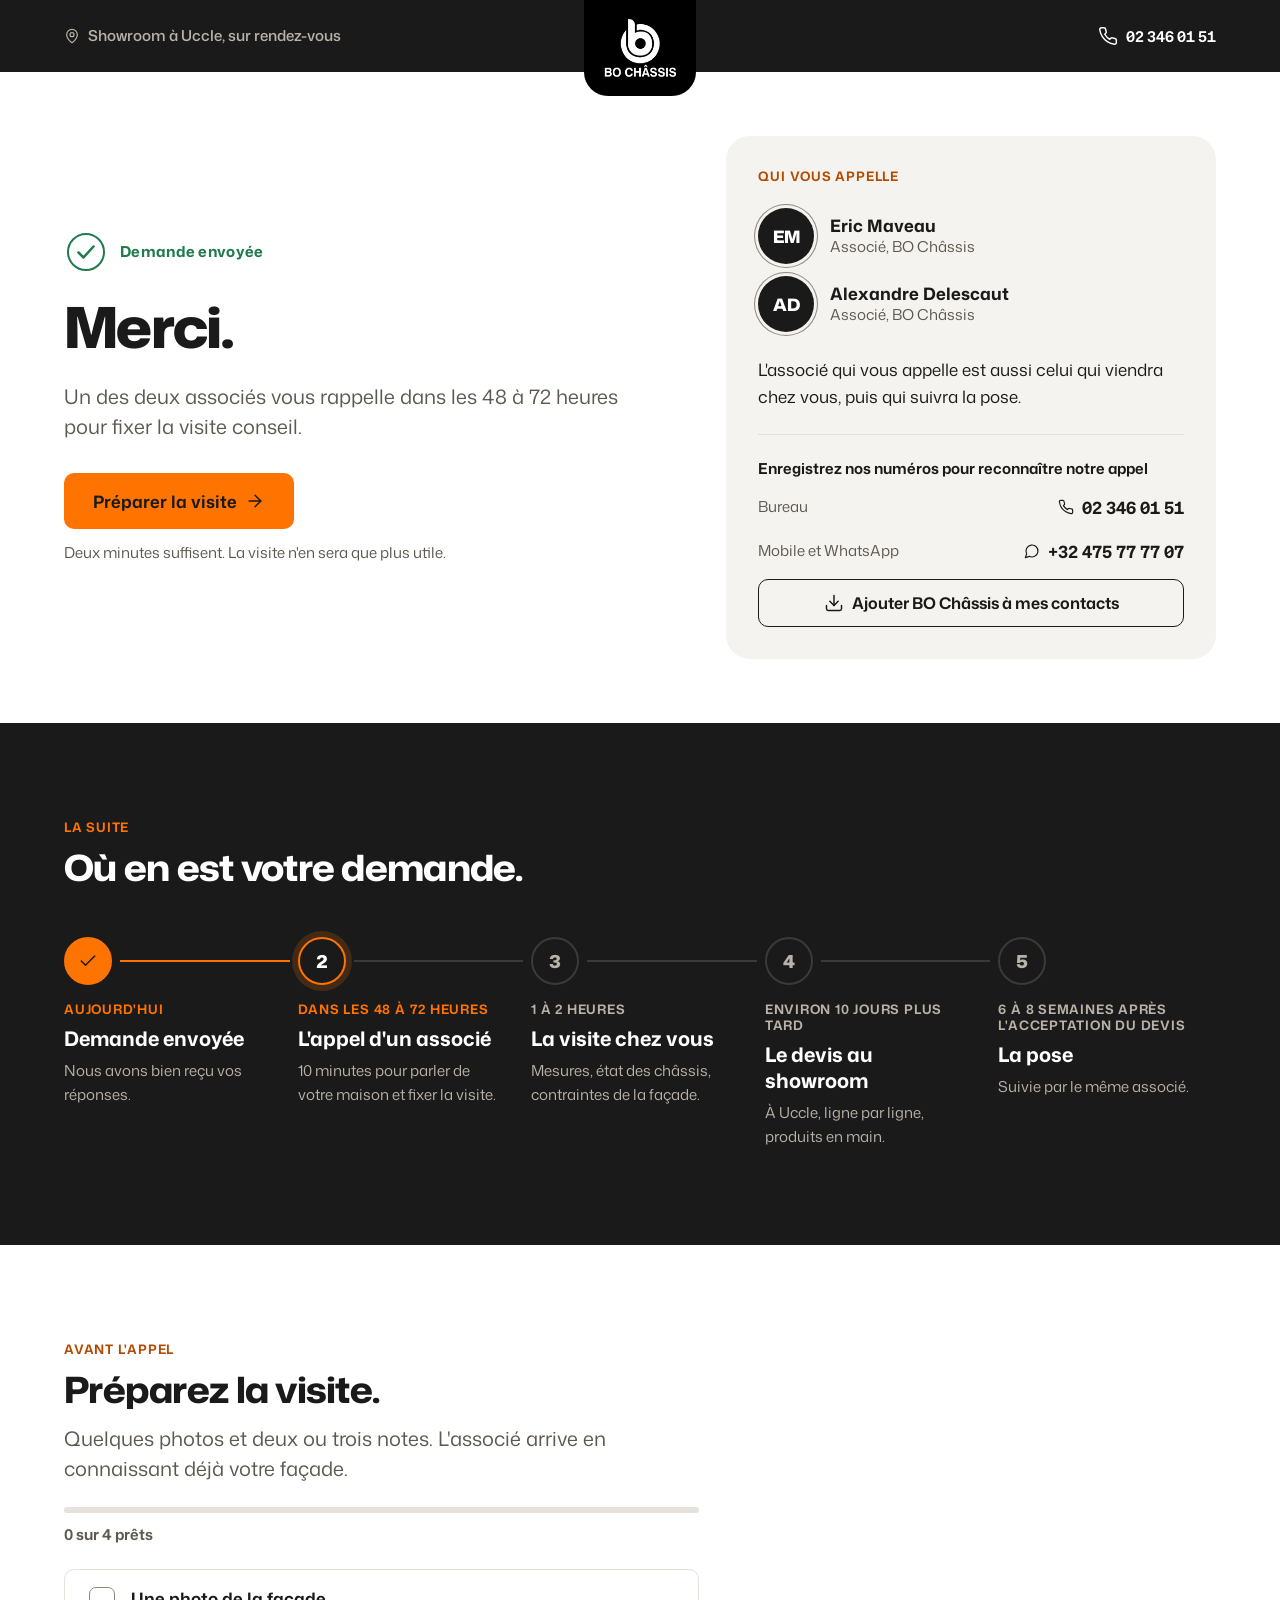
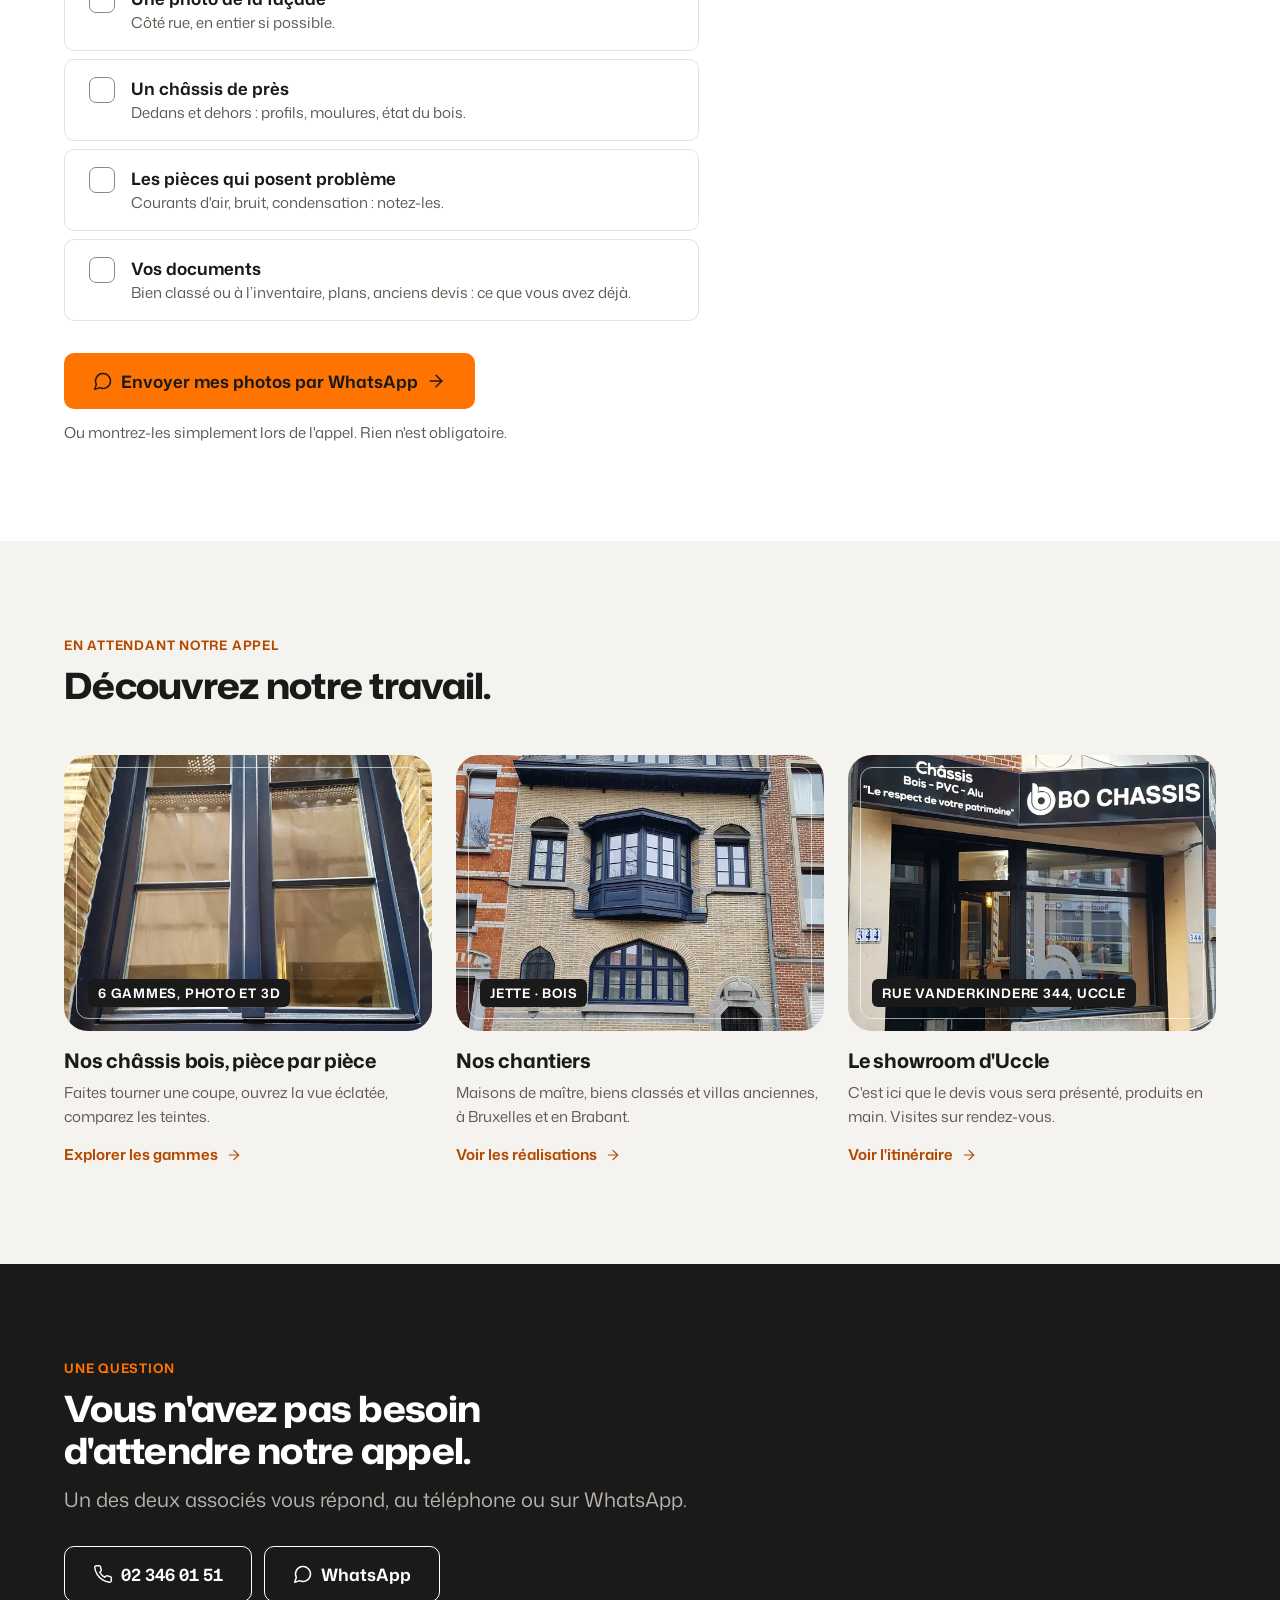
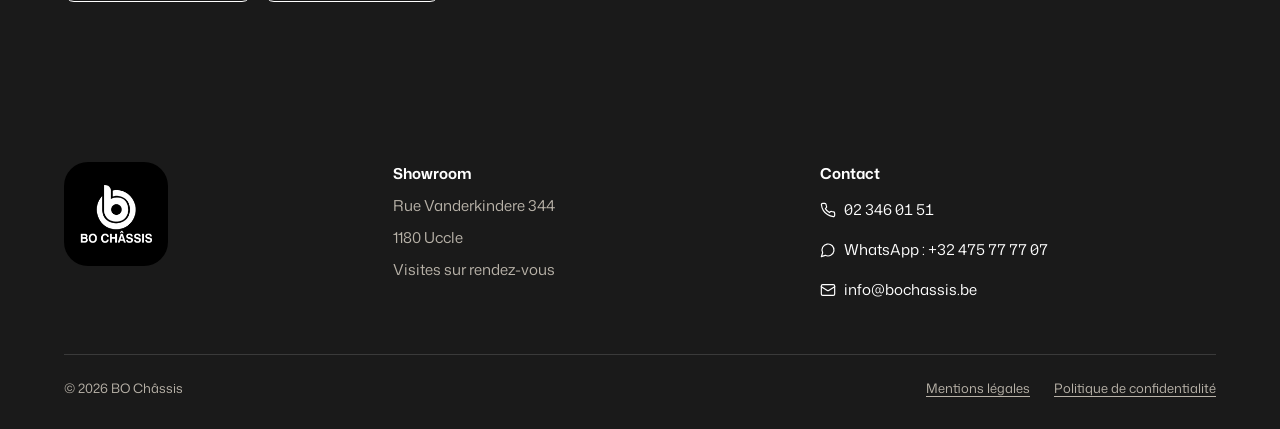
==== commit 924c0389: "Contenus validés : retrait des mentions « à confirmer », fiche Riche des profils bois-alu" ====
--- a/merci/index.html
+++ b/merci/index.html
@@ -34,10 +34,10 @@
 <script>window.BO_CONFIG={"hub":{"origin":"https://app.buildozer.be","siteKey":"site_a008c4fa04e5d09565803c54","formId":"edf987e0-b80b-4dcb-b24f-46a7d6ad303c","cmp":"buildozer-consent"},"gtmId":"GTM-NMVKG7NL","turnstile":"0x4AAAAAAFNXNtDgbqNBKeqH"};</script>
 <script async src="https://app.buildozer.be/api/public/kit.js" data-site-key="site_a008c4fa04e5d09565803c54" data-cmp="buildozer-consent"></script>
 <script>(function(w,d,s,l,i){w[l]=w[l]||[];w[l].push({'gtm.start':new Date().getTime(),event:'gtm.js'});var f=d.getElementsByTagName(s)[0],j=d.createElement(s),dl=l!='dataLayer'?'&l='+l:'';j.async=true;j.src='https://www.googletagmanager.com/gtm.js?id='+i+dl;f.parentNode.insertBefore(j,f);})(window,document,'script','dataLayer','GTM-NMVKG7NL');</script>
-<script type="module" src="/assets/js/merci.0f56f954d8.js"></script>
+<script type="module" src="/assets/js/merci.236ce25853.js"></script>
 </head>
 <body>
 <noscript><iframe src="https://www.googletagmanager.com/ns.html?id=GTM-NMVKG7NL" height="0" width="0" style="display:none;visibility:hidden"></iframe></noscript>
-<div id="app"><div class="lp" style="width:100%;min-height:100vh;font-family:'Mona Sans', 'Helvetica Neue', Arial, sans-serif;color:#1a1a1a;background:#ffffff;"><header class="hd"><div class="wrap hd__inner"><p class="hd__note" style="margin:0;"><svg class="ic ic--sm" viewBox="0 0 24 24" aria-hidden="true"><path d="M20 10c0 4.993-5.539 10.193-7.399 11.799a1 1 0 0 1-1.202 0C9.539 20.193 4 14.993 4 10a8 8 0 0 1 16 0"></path><circle cx="12" cy="10" r="3"></circle></svg><span>Showroom à Uccle, sur rendez-vous</span></p><a class="logo-tab" href="/chassis-bois/" aria-label="BO Châssis, retour à la page"><img src="/assets/img/0a56fe7369133a8e666bd60ec28c0fcc.webp" alt="BO Châssis" width="139" height="111" decoding="async"/></a><div class="hd__end"><a class="hd__tel" href="tel:+3223460151" aria-label="Appeler un associé au 02 346 01 51"><svg class="ic ic-ring" viewBox="0 0 24 24" aria-hidden="true"><path d="M22 16.92v3a2 2 0 0 1-2.18 2 19.79 19.79 0 0 1-8.63-3.07 19.5 19.5 0 0 1-6-6 19.79 19.79 0 0 1-3.07-8.67A2 2 0 0 1 4.11 2h3a2 2 0 0 1 2 1.72 12.84 12.84 0 0 0 .7 2.81 2 2 0 0 1-.45 2.11L8.09 9.91a16 16 0 0 0 6 6l1.27-1.27a2 2 0 0 1 2.11-.45 12.84 12.84 0 0 0 2.81.7A2 2 0 0 1 22 16.92z"></path></svg><span class="hd__tel-label">02 346 01 51</span></a></div></div></header><main><section class="ty-hero" aria-labelledby="ty-title"><div class="wrap ty-hero__grid"><div class="ty-hero__copy"><p class="ty-ok" role="status"><svg viewBox="0 0 44 44" aria-hidden="true"><circle class="ty-ok__ring" cx="22" cy="22" r="18"></circle><path class="ty-ok__check" d="M14.5 22.5l5 5 10-11"></path></svg><span>Demande envoyée</span></p><h1 class="display-xl" id="ty-title"><span class="sc-interp">Merci.</span></h1><p class="lead"><span class="sc-interp">Un des deux associés vous rappelle dans les 48 à 72 heures pour fixer la visite conseil.</span></p><div class="ty-hero__actions"><a class="btn btn--primary btn--lg" href="#preparer"><span>Préparer la visite</span><svg class="ic ic-arrow" viewBox="0 0 24 24" aria-hidden="true"><path d="M5 12h14"></path><path d="m12 5 7 7-7 7"></path></svg></a><p class="body-s">Deux minutes suffisent. La visite n'en sera que plus utile.</p></div></div><aside class="ty-caller" aria-labelledby="ty-caller-title"><p class="label eyebrow" id="ty-caller-title" style="margin:0;">Qui vous appelle</p><div class="ty-people"><div class="ty-person"><span class="ty-avatar" aria-hidden="true">EM</span><span class="ty-person__text"><strong>Eric Maveau</strong><span>Associé, BO Châssis</span></span></div><div class="ty-person"><span class="ty-avatar" aria-hidden="true">AD</span><span class="ty-person__text"><strong>Alexandre Delescaut</strong><span>Associé, BO Châssis</span></span></div></div><p class="body" style="margin:0;">L'associé qui vous appelle est aussi celui qui viendra chez vous, puis qui suivra la pose.</p><div class="ty-numbers"><p class="ty-numbers__title">Enregistrez nos numéros pour reconnaître notre appel</p><div class="ty-number"><span>Bureau</span><a href="tel:+3223460151"><svg class="ic ic--sm ic-ring" viewBox="0 0 24 24" aria-hidden="true"><path d="M22 16.92v3a2 2 0 0 1-2.18 2 19.79 19.79 0 0 1-8.63-3.07 19.5 19.5 0 0 1-6-6 19.79 19.79 0 0 1-3.07-8.67A2 2 0 0 1 4.11 2h3a2 2 0 0 1 2 1.72 12.84 12.84 0 0 0 .7 2.81 2 2 0 0 1-.45 2.11L8.09 9.91a16 16 0 0 0 6 6l1.27-1.27a2 2 0 0 1 2.11-.45 12.84 12.84 0 0 0 2.81.7A2 2 0 0 1 22 16.92z"></path></svg>02 346 01 51</a></div><div class="ty-number"><span>Mobile et WhatsApp</span><a href="https://wa.me/32475777707?text=Bonjour%2C%20j%E2%80%99ai%20une%20question%20sur%20ma%20demande%20de%20visite%20conseil." target="_blank" rel="noopener"><svg class="ic ic--sm ic-chat" viewBox="0 0 24 24" aria-hidden="true"><path d="M7.9 20A9 9 0 1 0 4 16.1L2 22Z"></path><g class="ic-chat__dots"><circle cx="8" cy="12" r="1.1"></circle><circle cx="12" cy="12" r="1.1"></circle><circle cx="16" cy="12" r="1.1"></circle></g></svg>+32 475 77 77 07</a></div><span class="tbc" style="align-self:flex-start;">À confirmer : numéro utilisé pour rappeler</span><button class="btn btn--secondary" type="button"><svg class="ic" viewBox="0 0 24 24" aria-hidden="true"><path d="M21 15v4a2 2 0 0 1-2 2H5a2 2 0 0 1-2-2v-4"></path><path d="M7 10l5 5 5-5"></path><path d="M12 15V3"></path></svg><span>Ajouter BO Châssis à mes contacts</span></button></div></aside></div></section><section class="section section--dark" aria-labelledby="ty-steps-title"><div class="wrap"><div class="heading section-head"><span class="label eyebrow">La suite</span><h2 class="h1" id="ty-steps-title">Où en est votre demande.</h2></div><ol class="ty-steps"><li class="ty-step is-done"><span class="ty-step__dot"><svg class="ic" viewBox="0 0 24 24" aria-hidden="true"><path d="M20 6 9 17l-5-5"></path></svg></span><span class="ty-step__line" aria-hidden="true"><span class="ty-step__fill"></span></span><div class="ty-step__body"><span class="ty-step__when">Aujourd'hui</span><h3 class="ty-step__title">Demande envoyée</h3><p class="ty-step__text">Nous avons bien reçu vos réponses.</p></div></li><li class="ty-step is-next"><span class="ty-step__dot">2</span><span class="ty-step__line" aria-hidden="true"><span class="ty-step__fill"></span></span><div class="ty-step__body"><span class="ty-step__when">Dans les 48 à 72 heures</span><h3 class="ty-step__title">L'appel d'un associé</h3><p class="ty-step__text"><span class="sc-interp">10 minutes pour parler de votre maison et fixer la visite.</span></p></div></li><li class="ty-step"><span class="ty-step__dot">3</span><span class="ty-step__line" aria-hidden="true"><span class="ty-step__fill"></span></span><div class="ty-step__body"><span class="ty-step__when"><span class="sc-interp">1 à 2 heures</span></span><h3 class="ty-step__title">La visite chez vous</h3><p class="ty-step__text"><span class="sc-interp">Mesures, état des châssis, contraintes de la façade.</span></p></div></li><li class="ty-step"><span class="ty-step__dot">4</span><span class="ty-step__line" aria-hidden="true"><span class="ty-step__fill"></span></span><div class="ty-step__body"><span class="ty-step__when"><span class="sc-interp">Environ 10 jours plus tard</span></span><h3 class="ty-step__title">Le devis au showroom</h3><p class="ty-step__text"><span class="sc-interp">À Uccle, ligne par ligne, produits en main.</span></p></div></li><li class="ty-step"><span class="ty-step__dot">5</span><div class="ty-step__body"><span class="ty-step__when"><span class="sc-interp">6 à 8 semaines après l'acceptation du devis</span></span><h3 class="ty-step__title">La pose</h3><p class="ty-step__text">Suivie par le même associé.</p></div></li></ol></div></section><section class="section" id="preparer" aria-labelledby="ty-prep-title"><div class="wrap ty-prep-grid"><div class="ty-prep"><div class="heading"><span class="label eyebrow">Avant l'appel</span><h2 class="h1" id="ty-prep-title">Préparez la visite.</h2><p class="lead"><span class="sc-interp">Quelques photos et deux ou trois notes. L'associé arrive en connaissant déjà votre façade.</span></p></div><div class="ty-progress" aria-hidden="true"><span class="ty-progress__bar" style="width:0%;"></span></div><p class="ty-progress__label" aria-live="polite"><span class="sc-interp">0 sur 4 prêts</span></p><div class="ty-checklist" role="group" aria-labelledby="ty-prep-title"><label class="ty-check "><input type="checkbox"/><span class="ty-check__box" aria-hidden="true"><svg viewBox="0 0 24 24"><path d="M20 6 9 17l-5-5"></path></svg></span><span class="ty-check__text"><strong><span class="sc-interp">Une photo de la façade</span></strong><span><span class="sc-interp">Côté rue, en entier si possible.</span></span></span></label><label class="ty-check "><input type="checkbox"/><span class="ty-check__box" aria-hidden="true"><svg viewBox="0 0 24 24"><path d="M20 6 9 17l-5-5"></path></svg></span><span class="ty-check__text"><strong><span class="sc-interp">Un châssis de près</span></strong><span><span class="sc-interp">Dedans et dehors : profils, moulures, état du bois.</span></span></span></label><label class="ty-check "><input type="checkbox"/><span class="ty-check__box" aria-hidden="true"><svg viewBox="0 0 24 24"><path d="M20 6 9 17l-5-5"></path></svg></span><span class="ty-check__text"><strong><span class="sc-interp">Les pièces qui posent problème</span></strong><span><span class="sc-interp">Courants d'air, bruit, condensation : notez-les.</span></span></span></label><label class="ty-check "><input type="checkbox"/><span class="ty-check__box" aria-hidden="true"><svg viewBox="0 0 24 24"><path d="M20 6 9 17l-5-5"></path></svg></span><span class="ty-check__text"><strong><span class="sc-interp">Vos documents</span></strong><span><span class="sc-interp">Bien classé ou à l’inventaire, plans, anciens devis : ce que vous avez déjà.</span></span></span></label></div><div class="ty-send"><a class="btn btn--primary btn--lg" href="https://wa.me/32475777707?text=Bonjour%2C%20je%20viens%20de%20demander%20une%20visite%20conseil.%20Voici%20des%20photos%20de%20ma%20fa%C3%A7ade%20et%20de%20mes%20ch%C3%A2ssis." target="_blank" rel="noopener"><svg class="ic ic-chat" viewBox="0 0 24 24" aria-hidden="true"><path d="M7.9 20A9 9 0 1 0 4 16.1L2 22Z"></path><g class="ic-chat__dots"><circle cx="8" cy="12" r="1.1"></circle><circle cx="12" cy="12" r="1.1"></circle><circle cx="16" cy="12" r="1.1"></circle></g></svg><span>Envoyer mes photos par WhatsApp</span><svg class="ic ic-arrow" viewBox="0 0 24 24" aria-hidden="true"><path d="M5 12h14"></path><path d="m12 5 7 7-7 7"></path></svg></a><p class="body-s">Ou montrez-les simplement lors de l'appel. Rien n'est obligatoire.</p></div></div></div></section><section class="section section--alt" aria-labelledby="ty-wait-title"><div class="wrap"><div class="heading section-head"><span class="label eyebrow">En attendant notre appel</span><h2 class="h1" id="ty-wait-title">Découvrez notre travail.</h2></div><div class="ty-cards"><a class="ty-card" href="/chassis-bois/#gammes"><figure class="frame"><img src="/assets/img/f6ec9d50facc6e007887191cdbbf70d5.webp" alt="Châssis bois bleu nuit à petits bois sur appui en pierre bleue, briques claires, Jette" width="768" height="1024" loading="lazy" sizes="(max-width: 640px) 100vw, (max-width: 1023px) 50vw, 400px" srcset="/assets/img/f6ec9d50facc6e007887191cdbbf70d5-640w.webp 640w, /assets/img/f6ec9d50facc6e007887191cdbbf70d5-1024w.webp 1024w, /assets/img/f6ec9d50facc6e007887191cdbbf70d5.webp 1600w" decoding="async"/><span class="frame__tag"><span class="sc-interp">6 gammes, photo et 3D</span></span></figure><span class="ty-card__body"><span class="card__title"><span class="sc-interp">Nos châssis bois, pièce par pièce</span></span><span class="card__text"><span class="sc-interp">Faites tourner une coupe, ouvrez la vue éclatée, comparez les teintes.</span></span><span class="ty-card__more"><span class="sc-interp">Explorer les gammes</span><svg class="ic ic--sm ic-arrow" viewBox="0 0 24 24" aria-hidden="true"><path d="M5 12h14"></path><path d="m12 5 7 7-7 7"></path></svg></span></span></a><a class="ty-card" href="/chassis-bois/#realisations"><figure class="frame"><img src="/assets/img/509334d98a0ed20540889fd169bc0f65.webp" alt="Façade de maison de maître en briques claires avec oriel et fenêtre cintrée, châssis bois bleu nuit, Jette" width="768" height="1024" loading="lazy" sizes="(max-width: 640px) 100vw, (max-width: 1023px) 50vw, 400px" srcset="/assets/img/509334d98a0ed20540889fd169bc0f65-640w.webp 640w, /assets/img/509334d98a0ed20540889fd169bc0f65-1024w.webp 1024w, /assets/img/509334d98a0ed20540889fd169bc0f65.webp 1600w" decoding="async"/><span class="frame__tag"><span class="sc-interp">Jette · Bois</span></span></figure><span class="ty-card__body"><span class="card__title"><span class="sc-interp">Nos chantiers</span></span><span class="card__text"><span class="sc-interp">Maisons de maître, biens classés et villas anciennes, à Bruxelles et en Brabant.</span></span><span class="ty-card__more"><span class="sc-interp">Voir les réalisations</span><svg class="ic ic--sm ic-arrow" viewBox="0 0 24 24" aria-hidden="true"><path d="M5 12h14"></path><path d="m12 5 7 7-7 7"></path></svg></span></span></a><a class="ty-card ty-card--showroom" href="https://www.google.com/maps/dir/?api=1&amp;destination=Rue%20Vanderkindere%20344%2C%201180%20Uccle" target="_blank" rel="noopener"><figure class="frame"><img src="/assets/img/de197be1b0e6cf4413609bebb434febb.webp" alt="Vitrine du showroom BO Châssis, rue Vanderkindere à Uccle" width="2400" height="1800" loading="lazy" sizes="(max-width: 640px) 100vw, (max-width: 1023px) 50vw, 400px" srcset="/assets/img/de197be1b0e6cf4413609bebb434febb-640w.webp 640w, /assets/img/de197be1b0e6cf4413609bebb434febb-1024w.webp 1024w, /assets/img/de197be1b0e6cf4413609bebb434febb.webp 1600w" decoding="async"/><span class="frame__tag">Rue Vanderkindere 344, Uccle</span></figure><span class="ty-card__body"><span class="card__title">Le showroom d'Uccle</span><span class="card__text">C'est ici que le devis vous sera présenté, produits en main. Visites sur rendez-vous.</span><span class="ty-card__more">Voir l'itinéraire<svg class="ic ic--sm ic-arrow" viewBox="0 0 24 24" aria-hidden="true"><path d="M5 12h14"></path><path d="m12 5 7 7-7 7"></path></svg></span></span></a></div><div class="swipe-dots" data-dots-for="ty-cards" aria-hidden="true"></div></div></section><section class="section section--dark" aria-labelledby="ty-q-title"><div class="wrap ty-question"><div class="heading"><span class="label eyebrow">Une question</span><h2 class="h1" id="ty-q-title">Vous n'avez pas besoin d'attendre notre appel.</h2><p class="lead">Un des deux associés vous répond, au téléphone ou sur WhatsApp.</p></div><div class="aside-contact__row"><a class="btn btn--on-dark btn--lg" href="tel:+3223460151"><svg class="ic ic-ring" viewBox="0 0 24 24" aria-hidden="true"><path d="M22 16.92v3a2 2 0 0 1-2.18 2 19.79 19.79 0 0 1-8.63-3.07 19.5 19.5 0 0 1-6-6 19.79 19.79 0 0 1-3.07-8.67A2 2 0 0 1 4.11 2h3a2 2 0 0 1 2 1.72 12.84 12.84 0 0 0 .7 2.81 2 2 0 0 1-.45 2.11L8.09 9.91a16 16 0 0 0 6 6l1.27-1.27a2 2 0 0 1 2.11-.45 12.84 12.84 0 0 0 2.81.7A2 2 0 0 1 22 16.92z"></path></svg><span class="tnum">02 346 01 51</span></a><a class="btn btn--on-dark btn--lg" href="https://wa.me/32475777707?text=Bonjour%2C%20j%E2%80%99ai%20une%20question%20sur%20ma%20demande%20de%20visite%20conseil." target="_blank" rel="noopener"><svg class="ic ic-chat" viewBox="0 0 24 24" aria-hidden="true"><path d="M7.9 20A9 9 0 1 0 4 16.1L2 22Z"></path><g class="ic-chat__dots"><circle cx="8" cy="12" r="1.1"></circle><circle cx="12" cy="12" r="1.1"></circle><circle cx="16" cy="12" r="1.1"></circle></g></svg><span>WhatsApp</span></a></div></div></section></main><footer class="ft"><div class="wrap"><div class="ft__grid"><div><div class="ft__logo"><img src="/assets/img/0a56fe7369133a8e666bd60ec28c0fcc.webp" alt="BO Châssis" width="139" height="111" loading="lazy" decoding="async"/></div></div><div class="ft__col"><strong>Showroom</strong><span>Rue Vanderkindere 344</span><span>1180 Uccle</span><span>Visites sur rendez-vous</span></div><div class="ft__col ft__contact"><strong>Contact</strong><a href="tel:+3223460151"><svg class="ic ic--sm ic-ring" viewBox="0 0 24 24" aria-hidden="true"><path d="M22 16.92v3a2 2 0 0 1-2.18 2 19.79 19.79 0 0 1-8.63-3.07 19.5 19.5 0 0 1-6-6 19.79 19.79 0 0 1-3.07-8.67A2 2 0 0 1 4.11 2h3a2 2 0 0 1 2 1.72 12.84 12.84 0 0 0 .7 2.81 2 2 0 0 1-.45 2.11L8.09 9.91a16 16 0 0 0 6 6l1.27-1.27a2 2 0 0 1 2.11-.45 12.84 12.84 0 0 0 2.81.7A2 2 0 0 1 22 16.92z"></path></svg><span class="tnum">02 346 01 51</span></a><a href="https://wa.me/32475777707?text=Bonjour%2C%20j%E2%80%99ai%20une%20question%20sur%20ma%20demande%20de%20visite%20conseil." target="_blank" rel="noopener"><svg class="ic ic--sm ic-chat" viewBox="0 0 24 24" aria-hidden="true"><path d="M7.9 20A9 9 0 1 0 4 16.1L2 22Z"></path><g class="ic-chat__dots"><circle cx="8" cy="12" r="1.1"></circle><circle cx="12" cy="12" r="1.1"></circle><circle cx="16" cy="12" r="1.1"></circle></g></svg><span class="tnum">WhatsApp : +32 475 77 77 07</span></a><a href="mailto:info@bochassis.be"><svg class="ic ic--sm" viewBox="0 0 24 24" aria-hidden="true"><rect width="20" height="16" x="2" y="4" rx="2"></rect><path d="m22 7-8.97 5.7a1.94 1.94 0 0 1-2.06 0L2 7"></path></svg><span>info@bochassis.be</span></a></div></div><div class="ft__bottom"><span>© 2026 BO Châssis</span><div class="ft__legal"><a href="https://bochassis.be/mentions-legales/">Mentions légales</a><a href="https://bochassis.be/politique-de-confidentialite/">Politique de confidentialité</a></div></div></div></footer></div></div>
+<div id="app"><div class="lp" style="width:100%;min-height:100vh;font-family:'Mona Sans', 'Helvetica Neue', Arial, sans-serif;color:#1a1a1a;background:#ffffff;"><header class="hd"><div class="wrap hd__inner"><p class="hd__note" style="margin:0;"><svg class="ic ic--sm" viewBox="0 0 24 24" aria-hidden="true"><path d="M20 10c0 4.993-5.539 10.193-7.399 11.799a1 1 0 0 1-1.202 0C9.539 20.193 4 14.993 4 10a8 8 0 0 1 16 0"></path><circle cx="12" cy="10" r="3"></circle></svg><span>Showroom à Uccle, sur rendez-vous</span></p><a class="logo-tab" href="/chassis-bois/" aria-label="BO Châssis, retour à la page"><img src="/assets/img/0a56fe7369133a8e666bd60ec28c0fcc.webp" alt="BO Châssis" width="139" height="111" decoding="async"/></a><div class="hd__end"><a class="hd__tel" href="tel:+3223460151" aria-label="Appeler un associé au 02 346 01 51"><svg class="ic ic-ring" viewBox="0 0 24 24" aria-hidden="true"><path d="M22 16.92v3a2 2 0 0 1-2.18 2 19.79 19.79 0 0 1-8.63-3.07 19.5 19.5 0 0 1-6-6 19.79 19.79 0 0 1-3.07-8.67A2 2 0 0 1 4.11 2h3a2 2 0 0 1 2 1.72 12.84 12.84 0 0 0 .7 2.81 2 2 0 0 1-.45 2.11L8.09 9.91a16 16 0 0 0 6 6l1.27-1.27a2 2 0 0 1 2.11-.45 12.84 12.84 0 0 0 2.81.7A2 2 0 0 1 22 16.92z"></path></svg><span class="hd__tel-label">02 346 01 51</span></a></div></div></header><main><section class="ty-hero" aria-labelledby="ty-title"><div class="wrap ty-hero__grid"><div class="ty-hero__copy"><p class="ty-ok" role="status"><svg viewBox="0 0 44 44" aria-hidden="true"><circle class="ty-ok__ring" cx="22" cy="22" r="18"></circle><path class="ty-ok__check" d="M14.5 22.5l5 5 10-11"></path></svg><span>Demande envoyée</span></p><h1 class="display-xl" id="ty-title"><span class="sc-interp">Merci.</span></h1><p class="lead"><span class="sc-interp">Un des deux associés vous rappelle dans les 48 à 72 heures pour fixer la visite conseil.</span></p><div class="ty-hero__actions"><a class="btn btn--primary btn--lg" href="#preparer"><span>Préparer la visite</span><svg class="ic ic-arrow" viewBox="0 0 24 24" aria-hidden="true"><path d="M5 12h14"></path><path d="m12 5 7 7-7 7"></path></svg></a><p class="body-s">Deux minutes suffisent. La visite n'en sera que plus utile.</p></div></div><aside class="ty-caller" aria-labelledby="ty-caller-title"><p class="label eyebrow" id="ty-caller-title" style="margin:0;">Qui vous appelle</p><div class="ty-people"><div class="ty-person"><span class="ty-avatar" aria-hidden="true">EM</span><span class="ty-person__text"><strong>Eric Maveau</strong><span>Associé, BO Châssis</span></span></div><div class="ty-person"><span class="ty-avatar" aria-hidden="true">AD</span><span class="ty-person__text"><strong>Alexandre Delescaut</strong><span>Associé, BO Châssis</span></span></div></div><p class="body" style="margin:0;">L'associé qui vous appelle est aussi celui qui viendra chez vous, puis qui suivra la pose.</p><div class="ty-numbers"><p class="ty-numbers__title">Enregistrez nos numéros pour reconnaître notre appel</p><div class="ty-number"><span>Bureau</span><a href="tel:+3223460151"><svg class="ic ic--sm ic-ring" viewBox="0 0 24 24" aria-hidden="true"><path d="M22 16.92v3a2 2 0 0 1-2.18 2 19.79 19.79 0 0 1-8.63-3.07 19.5 19.5 0 0 1-6-6 19.79 19.79 0 0 1-3.07-8.67A2 2 0 0 1 4.11 2h3a2 2 0 0 1 2 1.72 12.84 12.84 0 0 0 .7 2.81 2 2 0 0 1-.45 2.11L8.09 9.91a16 16 0 0 0 6 6l1.27-1.27a2 2 0 0 1 2.11-.45 12.84 12.84 0 0 0 2.81.7A2 2 0 0 1 22 16.92z"></path></svg>02 346 01 51</a></div><div class="ty-number"><span>Mobile et WhatsApp</span><a href="https://wa.me/32475777707?text=Bonjour%2C%20j%E2%80%99ai%20une%20question%20sur%20ma%20demande%20de%20visite%20conseil." target="_blank" rel="noopener"><svg class="ic ic--sm ic-chat" viewBox="0 0 24 24" aria-hidden="true"><path d="M7.9 20A9 9 0 1 0 4 16.1L2 22Z"></path><g class="ic-chat__dots"><circle cx="8" cy="12" r="1.1"></circle><circle cx="12" cy="12" r="1.1"></circle><circle cx="16" cy="12" r="1.1"></circle></g></svg>+32 475 77 77 07</a></div><button class="btn btn--secondary" type="button"><svg class="ic" viewBox="0 0 24 24" aria-hidden="true"><path d="M21 15v4a2 2 0 0 1-2 2H5a2 2 0 0 1-2-2v-4"></path><path d="M7 10l5 5 5-5"></path><path d="M12 15V3"></path></svg><span>Ajouter BO Châssis à mes contacts</span></button></div></aside></div></section><section class="section section--dark" aria-labelledby="ty-steps-title"><div class="wrap"><div class="heading section-head"><span class="label eyebrow">La suite</span><h2 class="h1" id="ty-steps-title">Où en est votre demande.</h2></div><ol class="ty-steps"><li class="ty-step is-done"><span class="ty-step__dot"><svg class="ic" viewBox="0 0 24 24" aria-hidden="true"><path d="M20 6 9 17l-5-5"></path></svg></span><span class="ty-step__line" aria-hidden="true"><span class="ty-step__fill"></span></span><div class="ty-step__body"><span class="ty-step__when">Aujourd'hui</span><h3 class="ty-step__title">Demande envoyée</h3><p class="ty-step__text">Nous avons bien reçu vos réponses.</p></div></li><li class="ty-step is-next"><span class="ty-step__dot">2</span><span class="ty-step__line" aria-hidden="true"><span class="ty-step__fill"></span></span><div class="ty-step__body"><span class="ty-step__when">Dans les 48 à 72 heures</span><h3 class="ty-step__title">L'appel d'un associé</h3><p class="ty-step__text"><span class="sc-interp">10 minutes pour parler de votre maison et fixer la visite.</span></p></div></li><li class="ty-step"><span class="ty-step__dot">3</span><span class="ty-step__line" aria-hidden="true"><span class="ty-step__fill"></span></span><div class="ty-step__body"><span class="ty-step__when"><span class="sc-interp">1 à 2 heures</span></span><h3 class="ty-step__title">La visite chez vous</h3><p class="ty-step__text"><span class="sc-interp">Mesures, état des châssis, contraintes de la façade.</span></p></div></li><li class="ty-step"><span class="ty-step__dot">4</span><span class="ty-step__line" aria-hidden="true"><span class="ty-step__fill"></span></span><div class="ty-step__body"><span class="ty-step__when"><span class="sc-interp">Environ 10 jours plus tard</span></span><h3 class="ty-step__title">Le devis au showroom</h3><p class="ty-step__text"><span class="sc-interp">À Uccle, ligne par ligne, produits en main.</span></p></div></li><li class="ty-step"><span class="ty-step__dot">5</span><div class="ty-step__body"><span class="ty-step__when"><span class="sc-interp">6 à 8 semaines après l'acceptation du devis</span></span><h3 class="ty-step__title">La pose</h3><p class="ty-step__text">Suivie par le même associé.</p></div></li></ol></div></section><section class="section" id="preparer" aria-labelledby="ty-prep-title"><div class="wrap ty-prep-grid"><div class="ty-prep"><div class="heading"><span class="label eyebrow">Avant l'appel</span><h2 class="h1" id="ty-prep-title">Préparez la visite.</h2><p class="lead"><span class="sc-interp">Quelques photos et deux ou trois notes. L'associé arrive en connaissant déjà votre façade.</span></p></div><div class="ty-progress" aria-hidden="true"><span class="ty-progress__bar" style="width:0%;"></span></div><p class="ty-progress__label" aria-live="polite"><span class="sc-interp">0 sur 4 prêts</span></p><div class="ty-checklist" role="group" aria-labelledby="ty-prep-title"><label class="ty-check "><input type="checkbox"/><span class="ty-check__box" aria-hidden="true"><svg viewBox="0 0 24 24"><path d="M20 6 9 17l-5-5"></path></svg></span><span class="ty-check__text"><strong><span class="sc-interp">Une photo de la façade</span></strong><span><span class="sc-interp">Côté rue, en entier si possible.</span></span></span></label><label class="ty-check "><input type="checkbox"/><span class="ty-check__box" aria-hidden="true"><svg viewBox="0 0 24 24"><path d="M20 6 9 17l-5-5"></path></svg></span><span class="ty-check__text"><strong><span class="sc-interp">Un châssis de près</span></strong><span><span class="sc-interp">Dedans et dehors : profils, moulures, état du bois.</span></span></span></label><label class="ty-check "><input type="checkbox"/><span class="ty-check__box" aria-hidden="true"><svg viewBox="0 0 24 24"><path d="M20 6 9 17l-5-5"></path></svg></span><span class="ty-check__text"><strong><span class="sc-interp">Les pièces qui posent problème</span></strong><span><span class="sc-interp">Courants d'air, bruit, condensation : notez-les.</span></span></span></label><label class="ty-check "><input type="checkbox"/><span class="ty-check__box" aria-hidden="true"><svg viewBox="0 0 24 24"><path d="M20 6 9 17l-5-5"></path></svg></span><span class="ty-check__text"><strong><span class="sc-interp">Vos documents</span></strong><span><span class="sc-interp">Bien classé ou à l’inventaire, plans, anciens devis : ce que vous avez déjà.</span></span></span></label></div><div class="ty-send"><a class="btn btn--primary btn--lg" href="https://wa.me/32475777707?text=Bonjour%2C%20je%20viens%20de%20demander%20une%20visite%20conseil.%20Voici%20des%20photos%20de%20ma%20fa%C3%A7ade%20et%20de%20mes%20ch%C3%A2ssis." target="_blank" rel="noopener"><svg class="ic ic-chat" viewBox="0 0 24 24" aria-hidden="true"><path d="M7.9 20A9 9 0 1 0 4 16.1L2 22Z"></path><g class="ic-chat__dots"><circle cx="8" cy="12" r="1.1"></circle><circle cx="12" cy="12" r="1.1"></circle><circle cx="16" cy="12" r="1.1"></circle></g></svg><span>Envoyer mes photos par WhatsApp</span><svg class="ic ic-arrow" viewBox="0 0 24 24" aria-hidden="true"><path d="M5 12h14"></path><path d="m12 5 7 7-7 7"></path></svg></a><p class="body-s">Ou montrez-les simplement lors de l'appel. Rien n'est obligatoire.</p></div></div></div></section><section class="section section--alt" aria-labelledby="ty-wait-title"><div class="wrap"><div class="heading section-head"><span class="label eyebrow">En attendant notre appel</span><h2 class="h1" id="ty-wait-title">Découvrez notre travail.</h2></div><div class="ty-cards"><a class="ty-card" href="/chassis-bois/#gammes"><figure class="frame"><img src="/assets/img/f6ec9d50facc6e007887191cdbbf70d5.webp" alt="Châssis bois bleu nuit à petits bois sur appui en pierre bleue, briques claires, Jette" width="768" height="1024" loading="lazy" sizes="(max-width: 640px) 100vw, (max-width: 1023px) 50vw, 400px" srcset="/assets/img/f6ec9d50facc6e007887191cdbbf70d5-640w.webp 640w, /assets/img/f6ec9d50facc6e007887191cdbbf70d5-1024w.webp 1024w, /assets/img/f6ec9d50facc6e007887191cdbbf70d5.webp 1600w" decoding="async"/><span class="frame__tag"><span class="sc-interp">6 gammes, photo et 3D</span></span></figure><span class="ty-card__body"><span class="card__title"><span class="sc-interp">Nos châssis bois, pièce par pièce</span></span><span class="card__text"><span class="sc-interp">Faites tourner une coupe, ouvrez la vue éclatée, comparez les teintes.</span></span><span class="ty-card__more"><span class="sc-interp">Explorer les gammes</span><svg class="ic ic--sm ic-arrow" viewBox="0 0 24 24" aria-hidden="true"><path d="M5 12h14"></path><path d="m12 5 7 7-7 7"></path></svg></span></span></a><a class="ty-card" href="/chassis-bois/#realisations"><figure class="frame"><img src="/assets/img/509334d98a0ed20540889fd169bc0f65.webp" alt="Façade de maison de maître en briques claires avec oriel et fenêtre cintrée, châssis bois bleu nuit, Jette" width="768" height="1024" loading="lazy" sizes="(max-width: 640px) 100vw, (max-width: 1023px) 50vw, 400px" srcset="/assets/img/509334d98a0ed20540889fd169bc0f65-640w.webp 640w, /assets/img/509334d98a0ed20540889fd169bc0f65-1024w.webp 1024w, /assets/img/509334d98a0ed20540889fd169bc0f65.webp 1600w" decoding="async"/><span class="frame__tag"><span class="sc-interp">Jette · Bois</span></span></figure><span class="ty-card__body"><span class="card__title"><span class="sc-interp">Nos chantiers</span></span><span class="card__text"><span class="sc-interp">Maisons de maître, biens classés et villas anciennes, à Bruxelles et en Brabant.</span></span><span class="ty-card__more"><span class="sc-interp">Voir les réalisations</span><svg class="ic ic--sm ic-arrow" viewBox="0 0 24 24" aria-hidden="true"><path d="M5 12h14"></path><path d="m12 5 7 7-7 7"></path></svg></span></span></a><a class="ty-card ty-card--showroom" href="https://www.google.com/maps/dir/?api=1&amp;destination=Rue%20Vanderkindere%20344%2C%201180%20Uccle" target="_blank" rel="noopener"><figure class="frame"><img src="/assets/img/de197be1b0e6cf4413609bebb434febb.webp" alt="Vitrine du showroom BO Châssis, rue Vanderkindere à Uccle" width="2400" height="1800" loading="lazy" sizes="(max-width: 640px) 100vw, (max-width: 1023px) 50vw, 400px" srcset="/assets/img/de197be1b0e6cf4413609bebb434febb-640w.webp 640w, /assets/img/de197be1b0e6cf4413609bebb434febb-1024w.webp 1024w, /assets/img/de197be1b0e6cf4413609bebb434febb.webp 1600w" decoding="async"/><span class="frame__tag">Rue Vanderkindere 344, Uccle</span></figure><span class="ty-card__body"><span class="card__title">Le showroom d'Uccle</span><span class="card__text">C'est ici que le devis vous sera présenté, produits en main. Visites sur rendez-vous.</span><span class="ty-card__more">Voir l'itinéraire<svg class="ic ic--sm ic-arrow" viewBox="0 0 24 24" aria-hidden="true"><path d="M5 12h14"></path><path d="m12 5 7 7-7 7"></path></svg></span></span></a></div><div class="swipe-dots" data-dots-for="ty-cards" aria-hidden="true"></div></div></section><section class="section section--dark" aria-labelledby="ty-q-title"><div class="wrap ty-question"><div class="heading"><span class="label eyebrow">Une question</span><h2 class="h1" id="ty-q-title">Vous n'avez pas besoin d'attendre notre appel.</h2><p class="lead">Un des deux associés vous répond, au téléphone ou sur WhatsApp.</p></div><div class="aside-contact__row"><a class="btn btn--on-dark btn--lg" href="tel:+3223460151"><svg class="ic ic-ring" viewBox="0 0 24 24" aria-hidden="true"><path d="M22 16.92v3a2 2 0 0 1-2.18 2 19.79 19.79 0 0 1-8.63-3.07 19.5 19.5 0 0 1-6-6 19.79 19.79 0 0 1-3.07-8.67A2 2 0 0 1 4.11 2h3a2 2 0 0 1 2 1.72 12.84 12.84 0 0 0 .7 2.81 2 2 0 0 1-.45 2.11L8.09 9.91a16 16 0 0 0 6 6l1.27-1.27a2 2 0 0 1 2.11-.45 12.84 12.84 0 0 0 2.81.7A2 2 0 0 1 22 16.92z"></path></svg><span class="tnum">02 346 01 51</span></a><a class="btn btn--on-dark btn--lg" href="https://wa.me/32475777707?text=Bonjour%2C%20j%E2%80%99ai%20une%20question%20sur%20ma%20demande%20de%20visite%20conseil." target="_blank" rel="noopener"><svg class="ic ic-chat" viewBox="0 0 24 24" aria-hidden="true"><path d="M7.9 20A9 9 0 1 0 4 16.1L2 22Z"></path><g class="ic-chat__dots"><circle cx="8" cy="12" r="1.1"></circle><circle cx="12" cy="12" r="1.1"></circle><circle cx="16" cy="12" r="1.1"></circle></g></svg><span>WhatsApp</span></a></div></div></section></main><footer class="ft"><div class="wrap"><div class="ft__grid"><div><div class="ft__logo"><img src="/assets/img/0a56fe7369133a8e666bd60ec28c0fcc.webp" alt="BO Châssis" width="139" height="111" loading="lazy" decoding="async"/></div></div><div class="ft__col"><strong>Showroom</strong><span>Rue Vanderkindere 344</span><span>1180 Uccle</span><span>Visites sur rendez-vous</span></div><div class="ft__col ft__contact"><strong>Contact</strong><a href="tel:+3223460151"><svg class="ic ic--sm ic-ring" viewBox="0 0 24 24" aria-hidden="true"><path d="M22 16.92v3a2 2 0 0 1-2.18 2 19.79 19.79 0 0 1-8.63-3.07 19.5 19.5 0 0 1-6-6 19.79 19.79 0 0 1-3.07-8.67A2 2 0 0 1 4.11 2h3a2 2 0 0 1 2 1.72 12.84 12.84 0 0 0 .7 2.81 2 2 0 0 1-.45 2.11L8.09 9.91a16 16 0 0 0 6 6l1.27-1.27a2 2 0 0 1 2.11-.45 12.84 12.84 0 0 0 2.81.7A2 2 0 0 1 22 16.92z"></path></svg><span class="tnum">02 346 01 51</span></a><a href="https://wa.me/32475777707?text=Bonjour%2C%20j%E2%80%99ai%20une%20question%20sur%20ma%20demande%20de%20visite%20conseil." target="_blank" rel="noopener"><svg class="ic ic--sm ic-chat" viewBox="0 0 24 24" aria-hidden="true"><path d="M7.9 20A9 9 0 1 0 4 16.1L2 22Z"></path><g class="ic-chat__dots"><circle cx="8" cy="12" r="1.1"></circle><circle cx="12" cy="12" r="1.1"></circle><circle cx="16" cy="12" r="1.1"></circle></g></svg><span class="tnum">WhatsApp : +32 475 77 77 07</span></a><a href="mailto:info@bochassis.be"><svg class="ic ic--sm" viewBox="0 0 24 24" aria-hidden="true"><rect width="20" height="16" x="2" y="4" rx="2"></rect><path d="m22 7-8.97 5.7a1.94 1.94 0 0 1-2.06 0L2 7"></path></svg><span>info@bochassis.be</span></a></div></div><div class="ft__bottom"><span>© 2026 BO Châssis</span><div class="ft__legal"><a href="https://bochassis.be/mentions-legales/">Mentions légales</a><a href="https://bochassis.be/politique-de-confidentialite/">Politique de confidentialité</a></div></div></div></footer></div></div>
 </body>
 </html>
